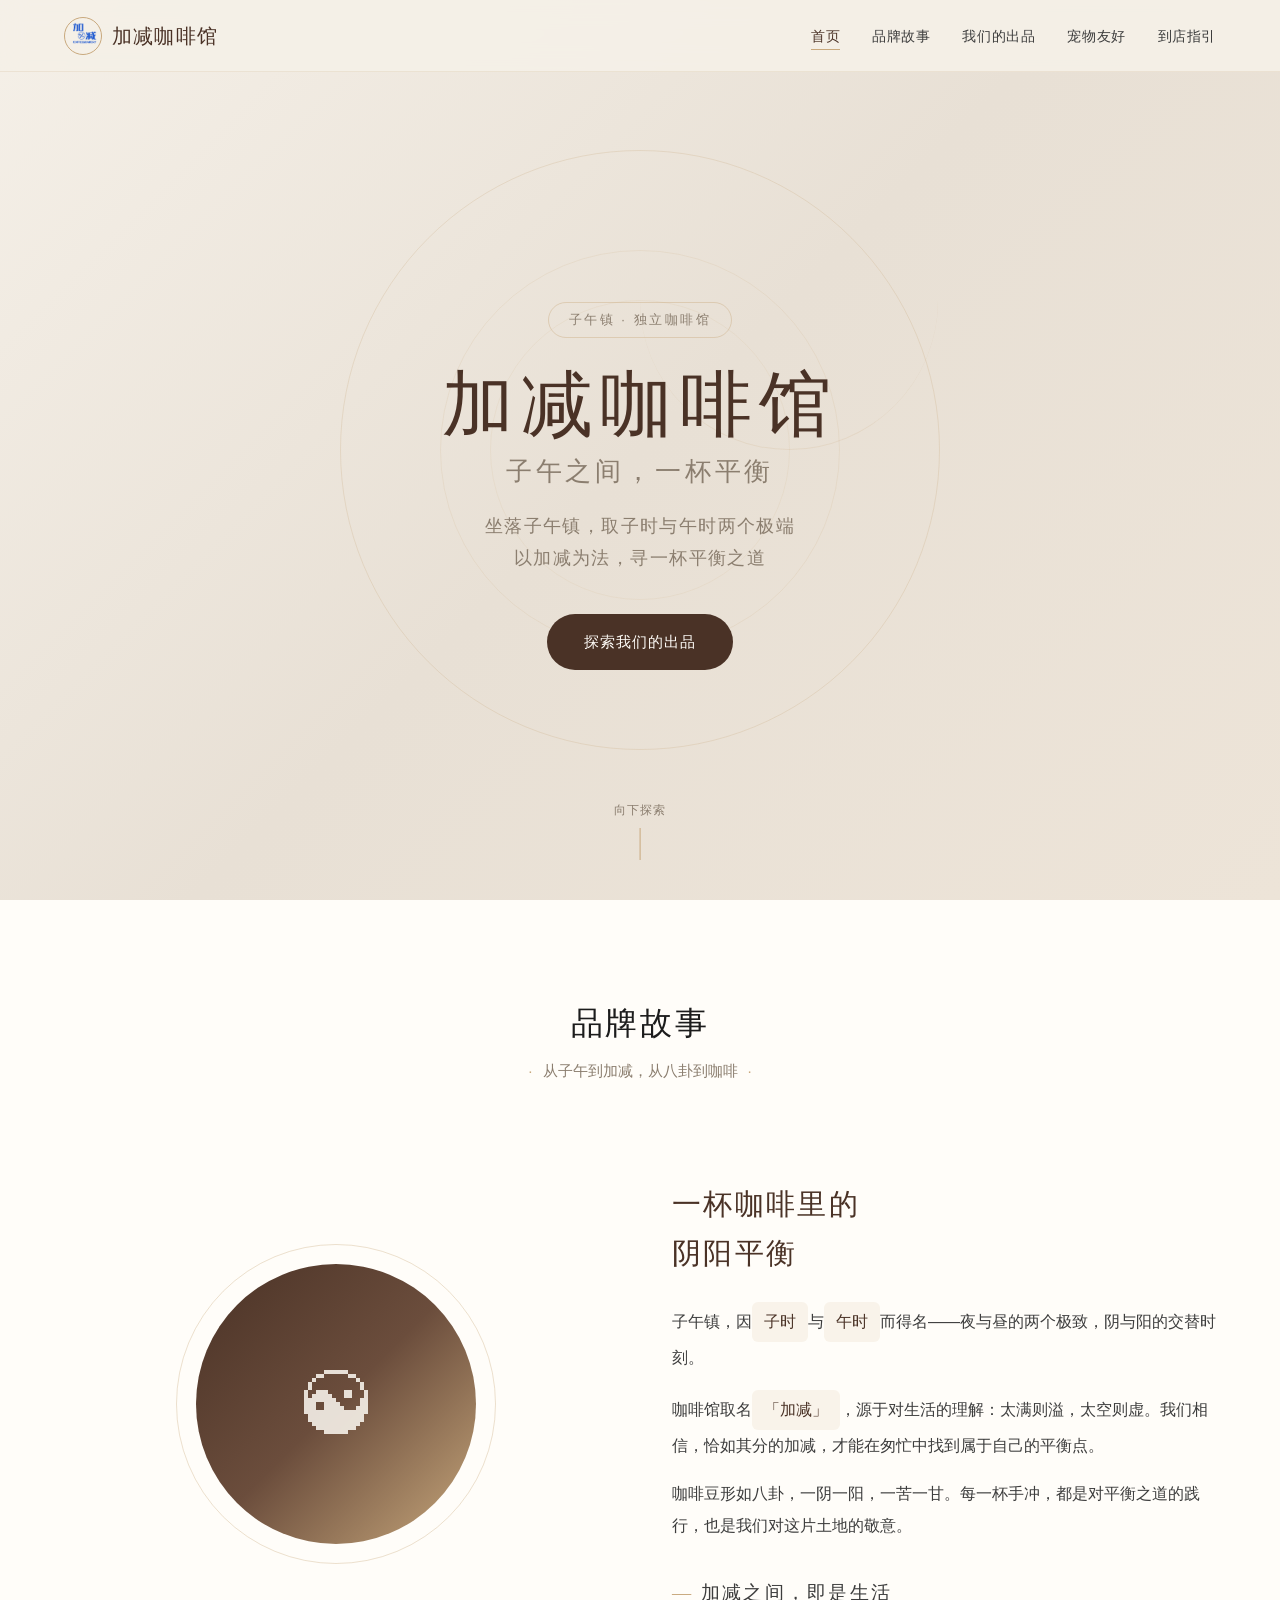
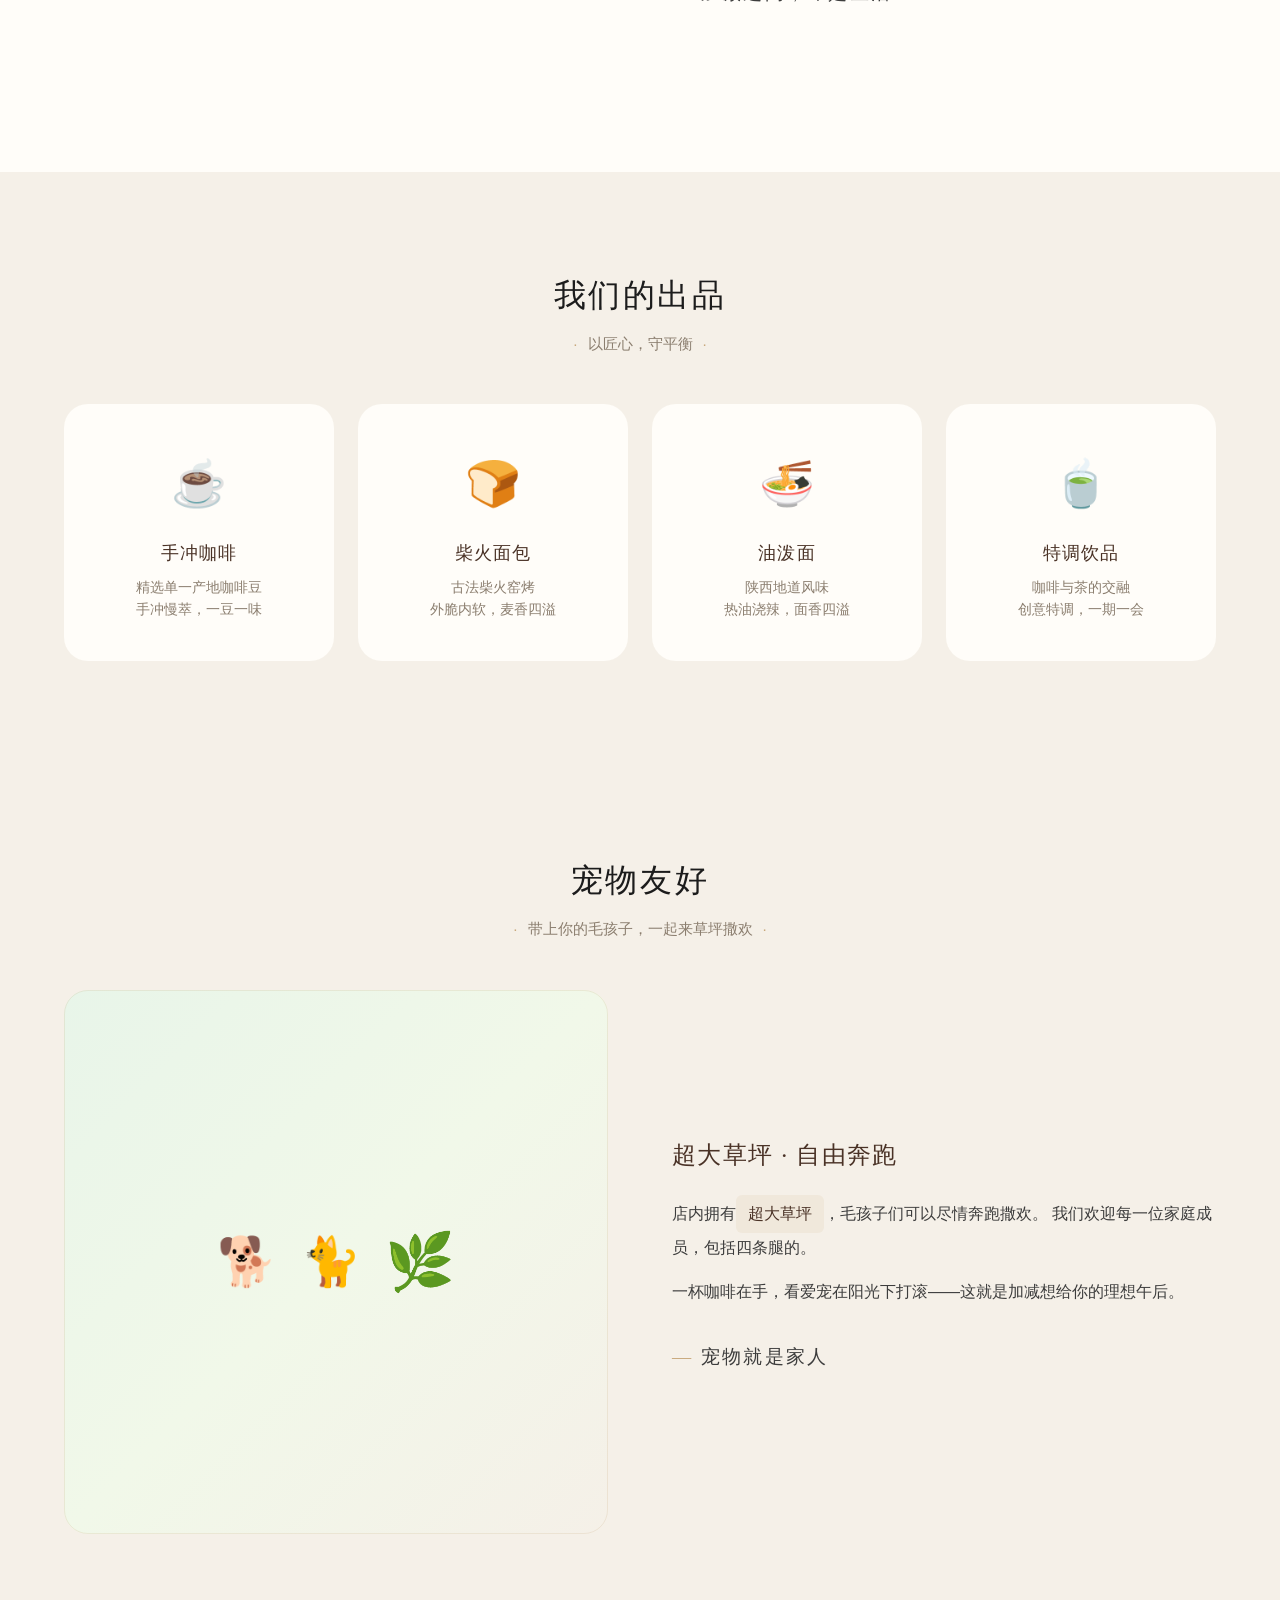
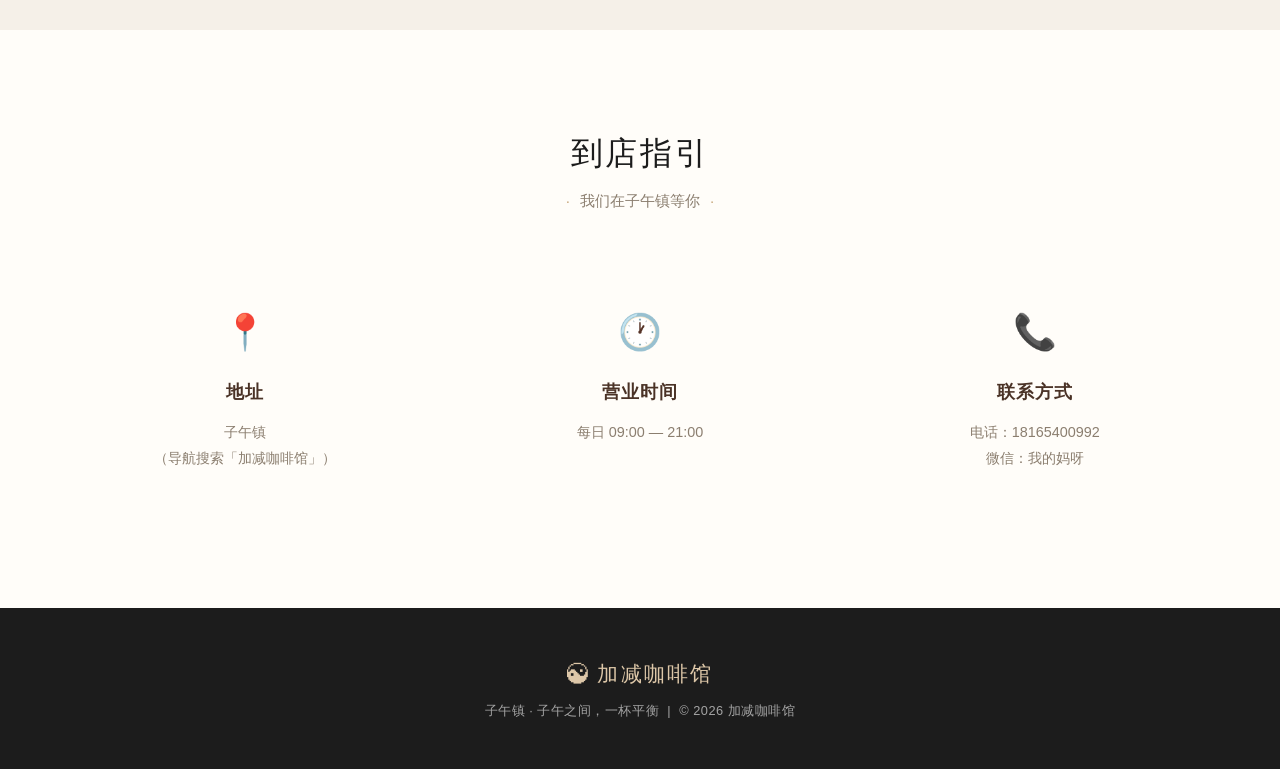
==== index.html @ db336a64 "替换为实际logo图片" ====
<!DOCTYPE html>
<html lang="zh-CN">
<head>
    <meta charset="UTF-8">
    <meta name="viewport" content="width=device-width, initial-scale=1.0">
    <title>加减咖啡馆 — 子午之间，一杯平衡</title>
    <meta name="description" content="加减咖啡馆坐落于子午镇，取子时与午时的平衡之意。手冲咖啡、柴火面包、油泼面。子午之间，一杯平衡。">
    <link rel="stylesheet" href="style.css">
</head>
<body>

    <!-- 导航栏 -->
    <nav class="navbar" id="navbar">
        <div class="container">
            <a href="index.html" class="logo">
                <img src="images/logo.png" alt="加减咖啡馆" class="logo-img">
                <span>加减咖啡馆</span>
            </a>
            <ul class="nav-menu" id="navMenu">
                <li><a href="#home" class="active">首页</a></li>
                <li><a href="#story">品牌故事</a></li>
                <li><a href="#categories">我们的出品</a></li>
                <li><a href="#pet">宠物友好</a></li>
                <li><a href="#info">到店指引</a></li>
            </ul>
            <div class="hamburger" id="hamburger">
                <span></span><span></span><span></span>
            </div>
        </div>
    </nav>

    <!-- Hero 区 -->
    <section class="hero" id="home">
        <div class="hero-bagua"></div>
        <div class="hero-content">
            <p class="hero-tag">子午镇 · 独立咖啡馆</p>
            <h1 class="hero-title">
                加减咖啡馆
                <span>子午之间，一杯平衡</span>
            </h1>
            <p class="hero-subtitle">
                坐落子午镇，取子时与午时两个极端<br>
                以加减为法，寻一杯平衡之道
            </p>
            <a href="#categories" class="hero-btn">探索我们的出品</a>
        </div>
        <div class="hero-scroll">
            <span>向下探索</span>
            <span></span>
        </div>
    </section>

    <!-- 品牌故事 -->
    <section class="story" id="story">
        <div class="container">
            <h2 class="section-title">品牌故事</h2>
            <p class="section-subtitle">从子午到加减，从八卦到咖啡</p>
            <div class="story-grid">
                <div class="story-visual reveal">
                    <div class="story-circle-outer"></div>
                    <div class="story-circle"></div>
                </div>
                <div class="story-text reveal">
                    <h2>一杯咖啡里的<br>阴阳平衡</h2>
                    <p>
                        子午镇，因<span class="story-highlight">子时</span>与<span class="story-highlight">午时</span>而得名——夜与昼的两个极致，阴与阳的交替时刻。
                    </p>
                    <p>
                        咖啡馆取名<span class="story-highlight">「加减」</span>，源于对生活的理解：太满则溢，太空则虚。我们相信，恰如其分的加减，才能在匆忙中找到属于自己的平衡点。
                    </p>
                    <p>
                        咖啡豆形如八卦，一阴一阳，一苦一甘。每一杯手冲，都是对平衡之道的践行，也是我们对这片土地的敬意。
                    </p>
                    <p class="story-signature">加减之间，即是生活</p>
                </div>
            </div>
        </div>
    </section>

    <!-- 产品分类 -->
    <section class="categories" id="categories">
        <div class="container">
            <h2 class="section-title">我们的出品</h2>
            <p class="section-subtitle">以匠心，守平衡</p>
            <div class="cat-grid">
                <div class="cat-card reveal">
                    <span class="cat-icon">☕</span>
                    <h3>手冲咖啡</h3>
                    <p>精选单一产地咖啡豆<br>手冲慢萃，一豆一味</p>
                </div>
                <div class="cat-card reveal">
                    <span class="cat-icon">🍞</span>
                    <h3>柴火面包</h3>
                    <p>古法柴火窑烤<br>外脆内软，麦香四溢</p>
                </div>
                <div class="cat-card reveal">
                    <span class="cat-icon">🍜</span>
                    <h3>油泼面</h3>
                    <p>陕西地道风味<br>热油浇辣，面香四溢</p>
                </div>
                <div class="cat-card reveal">
                    <span class="cat-icon">🍵</span>
                    <h3>特调饮品</h3>
                    <p>咖啡与茶的交融<br>创意特调，一期一会</p>
                </div>
            </div>
        </div>
    </section>

    <!-- 宠物友好 -->
    <section class="pet" id="pet">
        <div class="container">
            <h2 class="section-title">宠物友好</h2>
            <p class="section-subtitle">带上你的毛孩子，一起来草坪撒欢</p>
            <div class="pet-content reveal">
                <div class="pet-visual">
                    <span class="pet-icon">🐕</span>
                    <span class="pet-icon">🐈</span>
                    <span class="pet-icon">🌿</span>
                </div>
                <div class="pet-text">
                    <h3>超大草坪 · 自由奔跑</h3>
                    <p>
                        店内拥有<span class="story-highlight">超大草坪</span>，毛孩子们可以尽情奔跑撒欢。
                        我们欢迎每一位家庭成员，包括四条腿的。
                    </p>
                    <p>
                        一杯咖啡在手，看爱宠在阳光下打滚——这就是加减想给你的理想午后。
                    </p>
                    <p class="story-signature">宠物就是家人</p>
                </div>
            </div>
        </div>
    </section>

    <!-- 到店指引 -->
    <section class="info" id="info">
        <div class="container">
            <h2 class="section-title">到店指引</h2>
            <p class="section-subtitle">我们在子午镇等你</p>
            <div class="info-grid">
                <div class="info-card reveal">
                    <span class="icon">📍</span>
                    <h4>地址</h4>
                    <p>子午镇<br>（导航搜索「加减咖啡馆」）</p>
                </div>
                <div class="info-card reveal">
                    <span class="icon">🕐</span>
                    <h4>营业时间</h4>
                    <p>每日 09:00 — 21:00</p>
                </div>
                <div class="info-card reveal">
                    <span class="icon">📞</span>
                    <h4>联系方式</h4>
                    <p>电话：18165400992<br>微信：我的妈呀</p>
                </div>
            </div>
        </div>
    </section>

    <!-- 页脚 -->
    <footer class="footer">
        <div class="container">
            <div class="footer-brand">☯ 加减咖啡馆</div>
            <p>子午镇 · 子午之间，一杯平衡 &nbsp;|&nbsp; &copy; 2026 加减咖啡馆</p>
        </div>
    </footer>

    <script src="script.js"></script>
</body>
</html>
---- style.css ----
/* ===================================
   加减咖啡馆 — 子午之间，一杯平衡
   =================================== */

/* --- CSS Variables --- */
:root {
  --color-brown: #4A3226;
  --color-brown-light: #6B4D3C;
  --color-ink: #1C1C1C;
  --color-cream: #F5F0E8;
  --color-cream-dark: #E8E0D5;
  --color-gold: #C8A87C;
  --color-gold-light: #DDC7A8;
  --color-charcoal: #3D3D3D;
  --color-white: #FFFDF9;
  --color-muted: #8B7E6F;

  --font-display: 'Georgia', 'Noto Serif SC', 'Source Han Serif SC', 'STSong', 'SimSun', serif;
  --font-body: 'Segoe UI', 'PingFang SC', 'Microsoft YaHei', 'Hiragino Sans GB', sans-serif;

  --shadow-sm: 0 2px 8px rgba(28, 28, 28, 0.06);
  --shadow-md: 0 4px 20px rgba(28, 28, 28, 0.10);
  --shadow-lg: 0 8px 40px rgba(28, 28, 28, 0.14);

  --radius-sm: 6px;
  --radius-md: 12px;
  --radius-lg: 24px;
  --radius-full: 50%;

  --max-width: 1200px;
  --nav-height: 72px;
}

/* --- Reset --- */
*, *::before, *::after {
  margin: 0;
  padding: 0;
  box-sizing: border-box;
}

html {
  scroll-behavior: smooth;
  scroll-padding-top: var(--nav-height);
}

body {
  font-family: var(--font-body);
  color: var(--color-charcoal);
  background-color: var(--color-cream);
  line-height: 1.7;
  overflow-x: hidden;
  -webkit-font-smoothing: antialiased;
}

img { max-width: 100%; display: block; }
a { text-decoration: none; color: inherit; }
ul { list-style: none; }

.container {
  max-width: var(--max-width);
  margin: 0 auto;
  padding: 0 24px;
}

/* --- Typography --- */
h1, h2, h3, .font-display {
  font-family: var(--font-display);
  font-weight: 400;
  color: var(--color-ink);
}

.section-title {
  font-size: 2rem;
  text-align: center;
  margin-bottom: 0.5rem;
  letter-spacing: 0.08em;
}

.section-subtitle {
  text-align: center;
  color: var(--color-muted);
  font-size: 0.95rem;
  margin-bottom: 3rem;
}

.section-subtitle::before,
.section-subtitle::after {
  content: '·';
  margin: 0 10px;
  color: var(--color-gold);
}

/* --- Navigation --- */
.navbar {
  position: fixed;
  top: 0;
  left: 0;
  right: 0;
  z-index: 1000;
  height: var(--nav-height);
  background: rgba(245, 240, 232, 0.92);
  backdrop-filter: blur(12px);
  -webkit-backdrop-filter: blur(12px);
  border-bottom: 1px solid rgba(200, 168, 124, 0.2);
  transition: all 0.3s ease;
}

.navbar.scrolled {
  box-shadow: var(--shadow-sm);
}

.navbar .container {
  display: flex;
  align-items: center;
  justify-content: space-between;
  height: 100%;
}

.logo {
  display: flex;
  align-items: center;
  gap: 10px;
  font-family: var(--font-display);
  font-size: 1.25rem;
  color: var(--color-brown);
  letter-spacing: 0.06em;
}

.logo-img {
  width: 38px;
  height: 38px;
  border-radius: 50%;
  object-fit: cover;
  border: 1.5px solid var(--color-gold);
}

.nav-menu {
  display: flex;
  gap: 32px;
  align-items: center;
}

.nav-menu a {
  font-size: 0.9rem;
  color: var(--color-charcoal);
  letter-spacing: 0.04em;
  position: relative;
  padding: 4px 0;
  transition: color 0.3s;
}

.nav-menu a::after {
  content: '';
  position: absolute;
  bottom: -2px;
  left: 0;
  width: 0;
  height: 1px;
  background: var(--color-gold);
  transition: width 0.3s ease;
}

.nav-menu a:hover,
.nav-menu a.active {
  color: var(--color-brown);
}

.nav-menu a:hover::after,
.nav-menu a.active::after {
  width: 100%;
}

/* hamburger */
.hamburger {
  display: none;
  flex-direction: column;
  gap: 5px;
  cursor: pointer;
  padding: 8px;
}

.hamburger span {
  display: block;
  width: 24px;
  height: 1.5px;
  background: var(--color-brown);
  transition: all 0.3s ease;
}

.hamburger.active span:nth-child(1) {
  transform: rotate(45deg) translate(5px, 5px);
}

.hamburger.active span:nth-child(2) {
  opacity: 0;
}

.hamburger.active span:nth-child(3) {
  transform: rotate(-45deg) translate(4px, -4px);
}

/* --- Hero Section --- */
.hero {
  min-height: 100vh;
  display: flex;
  align-items: center;
  justify-content: center;
  position: relative;
  background: linear-gradient(135deg, var(--color-cream) 0%, var(--color-cream-dark) 50%, #EDE4D8 100%);
  overflow: hidden;
  padding-top: var(--nav-height);
}

.hero::before {
  content: '';
  position: absolute;
  width: 600px;
  height: 600px;
  border-radius: 50%;
  border: 1px solid rgba(200, 168, 124, 0.25);
  top: 50%;
  left: 50%;
  transform: translate(-50%, -50%);
  animation: heroPulse 8s ease-in-out infinite;
}

.hero::after {
  content: '';
  position: absolute;
  width: 400px;
  height: 400px;
  border-radius: 50%;
  border: 1px solid rgba(200, 168, 124, 0.15);
  top: 50%;
  left: 50%;
  transform: translate(-50%, -50%);
  animation: heroPulse 8s ease-in-out 2s infinite;
}

/* bagua divider line */
.hero-bagua {
  position: absolute;
  width: 300px;
  height: 300px;
  border-radius: 50%;
  border: 0.5px solid rgba(200, 168, 124, 0.12);
  top: 50%;
  left: 50%;
  transform: translate(-50%, -50%);
}

.hero-bagua::before {
  content: '';
  position: absolute;
  top: 0;
  left: 50%;
  width: 100%;
  height: 50%;
  background: transparent;
  border-bottom: 0.5px solid rgba(200, 168, 124, 0.18);
  border-radius: 0 0 150px 150px;
  transform-origin: center top;
  animation: baguaSway 6s ease-in-out infinite;
}

@keyframes heroPulse {
  0%, 100% { transform: translate(-50%, -50%) scale(1); opacity: 0.6; }
  50% { transform: translate(-50%, -50%) scale(1.08); opacity: 1; }
}

@keyframes baguaSway {
  0%, 100% { transform: rotate(0deg); }
  25% { transform: rotate(3deg); }
  75% { transform: rotate(-3deg); }
}

.hero-content {
  text-align: center;
  position: relative;
  z-index: 2;
  padding: 0 24px;
}

.hero-tag {
  display: inline-block;
  font-size: 0.8rem;
  letter-spacing: 0.2em;
  color: var(--color-muted);
  text-transform: uppercase;
  margin-bottom: 1.5rem;
  padding: 6px 20px;
  border: 1px solid rgba(200, 168, 124, 0.4);
  border-radius: 100px;
}

.hero-title {
  font-size: clamp(2.5rem, 7vw, 4.5rem);
  line-height: 1.2;
  color: var(--color-brown);
  margin-bottom: 1.5rem;
  letter-spacing: 0.1em;
}

.hero-title span {
  display: block;
  font-size: clamp(1.2rem, 3vw, 1.6rem);
  color: var(--color-muted);
  font-family: var(--font-body);
  font-weight: 300;
  letter-spacing: 0.15em;
  margin-top: 0.5rem;
}

.hero-subtitle {
  font-size: 1.1rem;
  color: var(--color-muted);
  margin-bottom: 2.5rem;
  letter-spacing: 0.08em;
  line-height: 1.8;
}

.hero-btn {
  display: inline-block;
  padding: 14px 36px;
  background: var(--color-brown);
  color: var(--color-white);
  border-radius: 100px;
  font-size: 0.95rem;
  letter-spacing: 0.06em;
  transition: all 0.4s ease;
  border: 1px solid transparent;
}

.hero-btn:hover {
  background: transparent;
  color: var(--color-brown);
  border-color: var(--color-brown);
}

.hero-scroll {
  position: absolute;
  bottom: 40px;
  left: 50%;
  transform: translateX(-50%);
  display: flex;
  flex-direction: column;
  align-items: center;
  gap: 8px;
  color: var(--color-muted);
  font-size: 0.75rem;
  letter-spacing: 0.1em;
  animation: scrollBounce 2s ease-in-out infinite;
}

.hero-scroll span:last-child {
  width: 1px;
  height: 32px;
  background: var(--color-gold);
}

@keyframes scrollBounce {
  0%, 100% { transform: translateX(-50%) translateY(0); }
  50% { transform: translateX(-50%) translateY(8px); }
}

/* --- Story Section --- */
.story {
  padding: 6rem 0;
  background: var(--color-white);
}

.story-grid {
  display: grid;
  grid-template-columns: 1fr 1fr;
  gap: 4rem;
  align-items: center;
}

.story-visual {
  position: relative;
  aspect-ratio: 1;
  display: flex;
  align-items: center;
  justify-content: center;
}

.story-circle {
  width: 280px;
  height: 280px;
  border-radius: 50%;
  position: relative;
  background: linear-gradient(135deg, var(--color-brown) 0%, var(--color-brown-light) 50%, var(--color-gold) 100%);
  display: flex;
  align-items: center;
  justify-content: center;
}

.story-circle::before {
  content: '☯';
  font-size: 4rem;
  color: var(--color-cream);
  opacity: 0.9;
}

.story-circle-outer {
  position: absolute;
  width: 320px;
  height: 320px;
  border-radius: 50%;
  border: 1px solid rgba(200, 168, 124, 0.35);
  animation: heroPulse 8s ease-in-out infinite;
}

.story-text h2 {
  font-size: 1.8rem;
  letter-spacing: 0.08em;
  margin-bottom: 1.5rem;
  color: var(--color-brown);
}

.story-text p {
  margin-bottom: 1rem;
  line-height: 2;
  color: var(--color-charcoal);
}

.story-highlight {
  display: inline-block;
  padding: 4px 12px;
  background: rgba(200, 168, 124, 0.12);
  border-radius: var(--radius-sm);
  color: var(--color-brown);
}

.story-signature {
  margin-top: 2rem;
  font-family: var(--font-display);
  font-size: 1.2rem;
  color: var(--color-brown);
  letter-spacing: 0.12em;
}

.story-signature::before {
  content: '— ';
  color: var(--color-gold);
}

/* --- Categories Section --- */
.categories {
  padding: 6rem 0;
  background: var(--color-cream);
}

.cat-grid {
  display: grid;
  grid-template-columns: repeat(4, 1fr);
  gap: 1.5rem;
}

.cat-card {
  background: var(--color-white);
  border-radius: var(--radius-lg);
  padding: 2.5rem 1.5rem;
  text-align: center;
  transition: all 0.4s ease;
  border: 1px solid transparent;
  cursor: default;
}

.cat-card:hover {
  transform: translateY(-6px);
  box-shadow: var(--shadow-md);
  border-color: rgba(200, 168, 124, 0.3);
}

.cat-icon {
  font-size: 2.8rem;
  margin-bottom: 1rem;
  display: block;
}

.cat-card h3 {
  font-size: 1.15rem;
  letter-spacing: 0.06em;
  margin-bottom: 0.5rem;
  color: var(--color-brown);
}

.cat-card p {
  font-size: 0.85rem;
  color: var(--color-muted);
  line-height: 1.6;
}

/* --- Pet Section --- */
.pet {
  padding: 6rem 0;
  background: var(--color-cream);
}

.pet-content {
  display: grid;
  grid-template-columns: 1fr 1fr;
  gap: 4rem;
  align-items: center;
}

.pet-visual {
  display: flex;
  align-items: center;
  justify-content: center;
  gap: 1.5rem;
  background: linear-gradient(135deg, #E8F5E9 0%, #F1F8E9 50%, #F5F0E8 100%);
  border-radius: var(--radius-lg);
  padding: 3rem;
  aspect-ratio: 1;
  position: relative;
}

.pet-visual::before {
  content: '';
  position: absolute;
  inset: 0;
  border-radius: var(--radius-lg);
  border: 1px solid rgba(200, 168, 124, 0.2);
}

.pet-icon {
  font-size: 3rem;
  animation: petBounce 2s ease-in-out infinite;
  position: relative;
  z-index: 1;
}

.pet-icon:nth-child(2) { animation-delay: 0.3s; }
.pet-icon:nth-child(3) { animation-delay: 0.6s; font-size: 3.5rem; }

@keyframes petBounce {
  0%, 100% { transform: translateY(0); }
  50% { transform: translateY(-12px); }
}

.pet-text h3 {
  font-family: var(--font-display);
  font-size: 1.5rem;
  color: var(--color-brown);
  letter-spacing: 0.06em;
  margin-bottom: 1.2rem;
}

.pet-text p {
  margin-bottom: 0.8rem;
  line-height: 1.9;
  color: var(--color-charcoal);
}

/* --- Info Section --- */
.info {
  padding: 6rem 0;
  background: var(--color-white);
}

.info-grid {
  display: grid;
  grid-template-columns: repeat(3, 1fr);
  gap: 2rem;
}

.info-card {
  text-align: center;
  padding: 2.5rem 1.5rem;
}

.info-card .icon {
  font-size: 2.2rem;
  margin-bottom: 1rem;
  display: block;
}

.info-card h4 {
  font-family: var(--font-display);
  font-size: 1.1rem;
  color: var(--color-brown);
  letter-spacing: 0.06em;
  margin-bottom: 0.8rem;
}

.info-card p {
  font-size: 0.9rem;
  color: var(--color-muted);
  line-height: 1.8;
}

/* --- Footer --- */
.footer {
  background: var(--color-ink);
  color: rgba(255, 255, 255, 0.6);
  padding: 3rem 0;
  text-align: center;
}

.footer-brand {
  font-family: var(--font-display);
  font-size: 1.3rem;
  color: var(--color-gold-light);
  letter-spacing: 0.1em;
  margin-bottom: 0.5rem;
}

.footer p {
  font-size: 0.8rem;
  letter-spacing: 0.04em;
}

/* ===================================
   Menu Page
   =================================== */
.menu-page {
  padding: calc(var(--nav-height) + 4rem) 0 4rem;
  min-height: 100vh;
}

.menu-header {
  text-align: center;
  margin-bottom: 3rem;
}

.menu-header h1 {
  font-size: 2.2rem;
  color: var(--color-brown);
  letter-spacing: 0.1em;
  margin-bottom: 0.5rem;
}

/* Tab navigation */
.menu-tabs {
  display: flex;
  justify-content: center;
  gap: 0.5rem;
  flex-wrap: wrap;
  margin-bottom: 3rem;
}

.menu-tab {
  padding: 10px 24px;
  border: 1px solid rgba(200, 168, 124, 0.3);
  border-radius: 100px;
  background: transparent;
  color: var(--color-charcoal);
  font-family: var(--font-body);
  font-size: 0.9rem;
  cursor: pointer;
  letter-spacing: 0.04em;
  transition: all 0.3s ease;
}

.menu-tab:hover {
  border-color: var(--color-gold);
  color: var(--color-brown);
}

.menu-tab.active {
  background: var(--color-brown);
  color: var(--color-white);
  border-color: var(--color-brown);
}

/* Menu items */
.menu-section {
  display: none;
  max-width: 700px;
  margin: 0 auto;
}

.menu-section.active {
  display: block;
  animation: fadeSlideIn 0.5s ease;
}

@keyframes fadeSlideIn {
  from { opacity: 0; transform: translateY(12px); }
  to { opacity: 1; transform: translateY(0); }
}

.menu-item {
  display: flex;
  justify-content: space-between;
  align-items: baseline;
  padding: 1.2rem 0;
  border-bottom: 1px dashed rgba(200, 168, 124, 0.25);
  gap: 1rem;
}

.menu-item:last-child {
  border-bottom: none;
}

.menu-item-name {
  font-family: var(--font-display);
  font-size: 1.05rem;
  color: var(--color-ink);
  letter-spacing: 0.04em;
  flex-shrink: 0;
}

.menu-item-desc {
  font-size: 0.8rem;
  color: var(--color-muted);
  flex: 1;
  text-align: right;
}

.menu-item-price {
  font-family: var(--font-display);
  font-size: 1rem;
  color: var(--color-brown);
  min-width: 60px;
  text-align: right;
}

.menu-note {
  text-align: center;
  color: var(--color-muted);
  font-size: 0.85rem;
  margin-top: 3rem;
  letter-spacing: 0.04em;
}

/* ===================================
   Scroll Reveal
   =================================== */
.reveal {
  opacity: 0;
  transform: translateY(30px);
  transition: opacity 0.8s ease, transform 0.8s ease;
}

.reveal.visible {
  opacity: 1;
  transform: translateY(0);
}

/* ===================================
   Responsive
   =================================== */

/* --- Tablet (≤900px) --- */
@media (max-width: 900px) {
  .section-title {
    font-size: 1.6rem;
  }

  /* Hero */
  .hero::before {
    width: 360px;
    height: 360px;
  }
  .hero::after {
    width: 260px;
    height: 260px;
  }
  .hero-bagua {
    width: 200px;
    height: 200px;
  }
  .hero-bagua::before {
    border-radius: 0 0 100px 100px;
  }
  .hero-content {
    padding: 0 20px;
  }
  .hero-title {
    font-size: clamp(2rem, 6vw, 3rem);
  }
  .hero-title span {
    font-size: clamp(1rem, 2.5vw, 1.2rem);
  }
  .hero-subtitle {
    font-size: 0.95rem;
  }
  .hero-scroll {
    bottom: 24px;
  }

  /* Story */
  .story {
    padding: 4rem 0;
  }
  .story-grid {
    grid-template-columns: 1fr;
    gap: 2.5rem;
  }
  .story-visual {
    order: -1;
  }
  .story-circle {
    width: 180px;
    height: 180px;
  }
  .story-circle::before {
    font-size: 2.8rem;
  }
  .story-circle-outer {
    width: 220px;
    height: 220px;
  }
  .story-text h2 {
    font-size: 1.5rem;
  }

  /* Categories */
  .categories {
    padding: 4rem 0;
  }
  .cat-grid {
    grid-template-columns: repeat(2, 1fr);
    gap: 1rem;
  }
  .cat-card {
    padding: 2rem 1rem;
  }
  .cat-icon {
    font-size: 2.2rem;
  }
  .cat-card h3 {
    font-size: 1rem;
  }

  /* Pet */
  .pet {
    padding: 4rem 0;
  }
  .pet-content {
    grid-template-columns: 1fr;
    gap: 2rem;
  }
  .pet-visual {
    aspect-ratio: auto;
    padding: 2rem;
  }
  .pet-icon {
    font-size: 2.4rem;
  }
  .pet-text h3 {
    font-size: 1.3rem;
  }

  /* Info */
  .info {
    padding: 4rem 0;
  }
  .info-grid {
    grid-template-columns: 1fr;
    gap: 0.5rem;
  }

  /* Menu page */
  .menu-page {
    padding: calc(var(--nav-height) + 3rem) 0 3rem;
  }
  .menu-header h1 {
    font-size: 1.8rem;
  }
}

/* --- Mobile (≤640px) --- */
@media (max-width: 640px) {
  :root {
    --nav-height: 60px;
  }

  .container {
    padding: 0 16px;
  }

  .section-title {
    font-size: 1.4rem;
    letter-spacing: 0.06em;
  }
  .section-subtitle {
    font-size: 0.85rem;
    margin-bottom: 2rem;
  }
  .section-subtitle::before,
  .section-subtitle::after {
    margin: 0 6px;
  }

  /* Nav */
  .logo {
    font-size: 1rem;
  }
  .logo-icon {
    width: 32px;
    height: 32px;
    font-size: 1rem;
  }
  .hamburger {
    display: flex;
  }
  .nav-menu {
    position: fixed;
    top: var(--nav-height);
    left: 0;
    right: 0;
    background: rgba(245, 240, 232, 0.98);
    backdrop-filter: blur(12px);
    flex-direction: column;
    padding: 1.5rem;
    gap: 1.2rem;
    transform: translateY(-120%);
    opacity: 0;
    transition: all 0.4s ease;
    border-bottom: 1px solid rgba(200, 168, 124, 0.2);
  }
  .nav-menu.active {
    transform: translateY(0);
    opacity: 1;
  }
  .nav-menu a {
    font-size: 1rem;
  }

  /* Hero */
  .hero {
    min-height: 100vh;
    min-height: 100dvh;
  }
  .hero::before {
    width: 260px;
    height: 260px;
  }
  .hero::after {
    width: 180px;
    height: 180px;
  }
  .hero-bagua {
    width: 140px;
    height: 140px;
  }
  .hero-bagua::before {
    border-radius: 0 0 70px 70px;
  }
  .hero-tag {
    font-size: 0.72rem;
    padding: 5px 16px;
    letter-spacing: 0.14em;
  }
  .hero-title {
    font-size: 2rem;
    letter-spacing: 0.06em;
  }
  .hero-title span {
    font-size: 0.95rem;
    letter-spacing: 0.08em;
  }
  .hero-subtitle {
    font-size: 0.85rem;
    line-height: 1.7;
  }
  .hero-btn {
    padding: 12px 28px;
    font-size: 0.85rem;
  }
  .hero-scroll {
    bottom: 16px;
    font-size: 0.7rem;
  }
  .hero-scroll span:last-child {
    height: 24px;
  }

  /* Story */
  .story {
    padding: 3rem 0;
  }
  .story-circle {
    width: 150px;
    height: 150px;
  }
  .story-circle::before {
    font-size: 2.2rem;
  }
  .story-circle-outer {
    width: 180px;
    height: 180px;
  }
  .story-text h2 {
    font-size: 1.3rem;
  }
  .story-text p {
    font-size: 0.9rem;
    line-height: 1.8;
  }
  .story-signature {
    font-size: 1rem;
  }

  /* Categories */
  .categories {
    padding: 3rem 0;
  }
  .cat-grid {
    grid-template-columns: 1fr;
    gap: 0.75rem;
  }
  .cat-card {
    padding: 1.5rem;
  }
  .cat-icon {
    font-size: 2rem;
  }

  /* Info */
  .info {
    padding: 3rem 0;
  }
  .info-card {
    padding: 1.5rem 1rem;
  }
  .info-card .icon {
    font-size: 1.8rem;
  }
  .info-card h4 {
    font-size: 1rem;
  }
  .info-card p {
    font-size: 0.85rem;
  }

  /* Pet */
  .pet {
    padding: 3rem 0;
  }
  .pet-content {
    gap: 1.5rem;
  }
  .pet-visual {
    padding: 1.5rem;
    gap: 0.8rem;
  }
  .pet-icon {
    font-size: 1.8rem;
  }
  .pet-icon:nth-child(3) { font-size: 2.2rem; }
  .pet-text h3 {
    font-size: 1.15rem;
  }

  /* Menu page */
  .menu-page {
    padding: calc(var(--nav-height) + 2rem) 0 2rem;
  }
  .menu-header {
    margin-bottom: 2rem;
  }
  .menu-header h1 {
    font-size: 1.5rem;
  }
  .menu-tabs {
    gap: 0.35rem;
    margin-bottom: 2rem;
  }
  .menu-tab {
    padding: 7px 14px;
    font-size: 0.78rem;
  }

  /* Menu items — stack on mobile */
  .menu-item {
    flex-wrap: wrap;
    padding: 1rem 0;
    gap: 0.3rem;
  }
  .menu-item-name {
    width: 100%;
    font-size: 0.95rem;
  }
  .menu-item-desc {
    flex: 1;
    text-align: left;
    font-size: 0.75rem;
  }
  .menu-item-price {
    font-size: 0.9rem;
    min-width: auto;
  }

  /* Footer */
  .footer {
    padding: 2rem 0;
  }
  .footer-brand {
    font-size: 1.1rem;
  }
  .footer p {
    font-size: 0.7rem;
    line-height: 1.8;
  }
}

/* --- Small phone (≤380px) --- */
@media (max-width: 380px) {
  .hero::before {
    width: 200px;
    height: 200px;
  }
  .hero::after {
    width: 140px;
    height: 140px;
  }
  .hero-bagua {
    width: 100px;
    height: 100px;
  }
  .hero-title {
    font-size: 1.7rem;
  }
  .hero-title span {
    font-size: 0.85rem;
  }
  .menu-tabs {
    flex-direction: column;
    align-items: center;
  }
  .menu-tab {
    width: 100%;
    max-width: 220px;
    text-align: center;
  }
  .cat-card {
    padding: 1.2rem 1rem;
  }
}
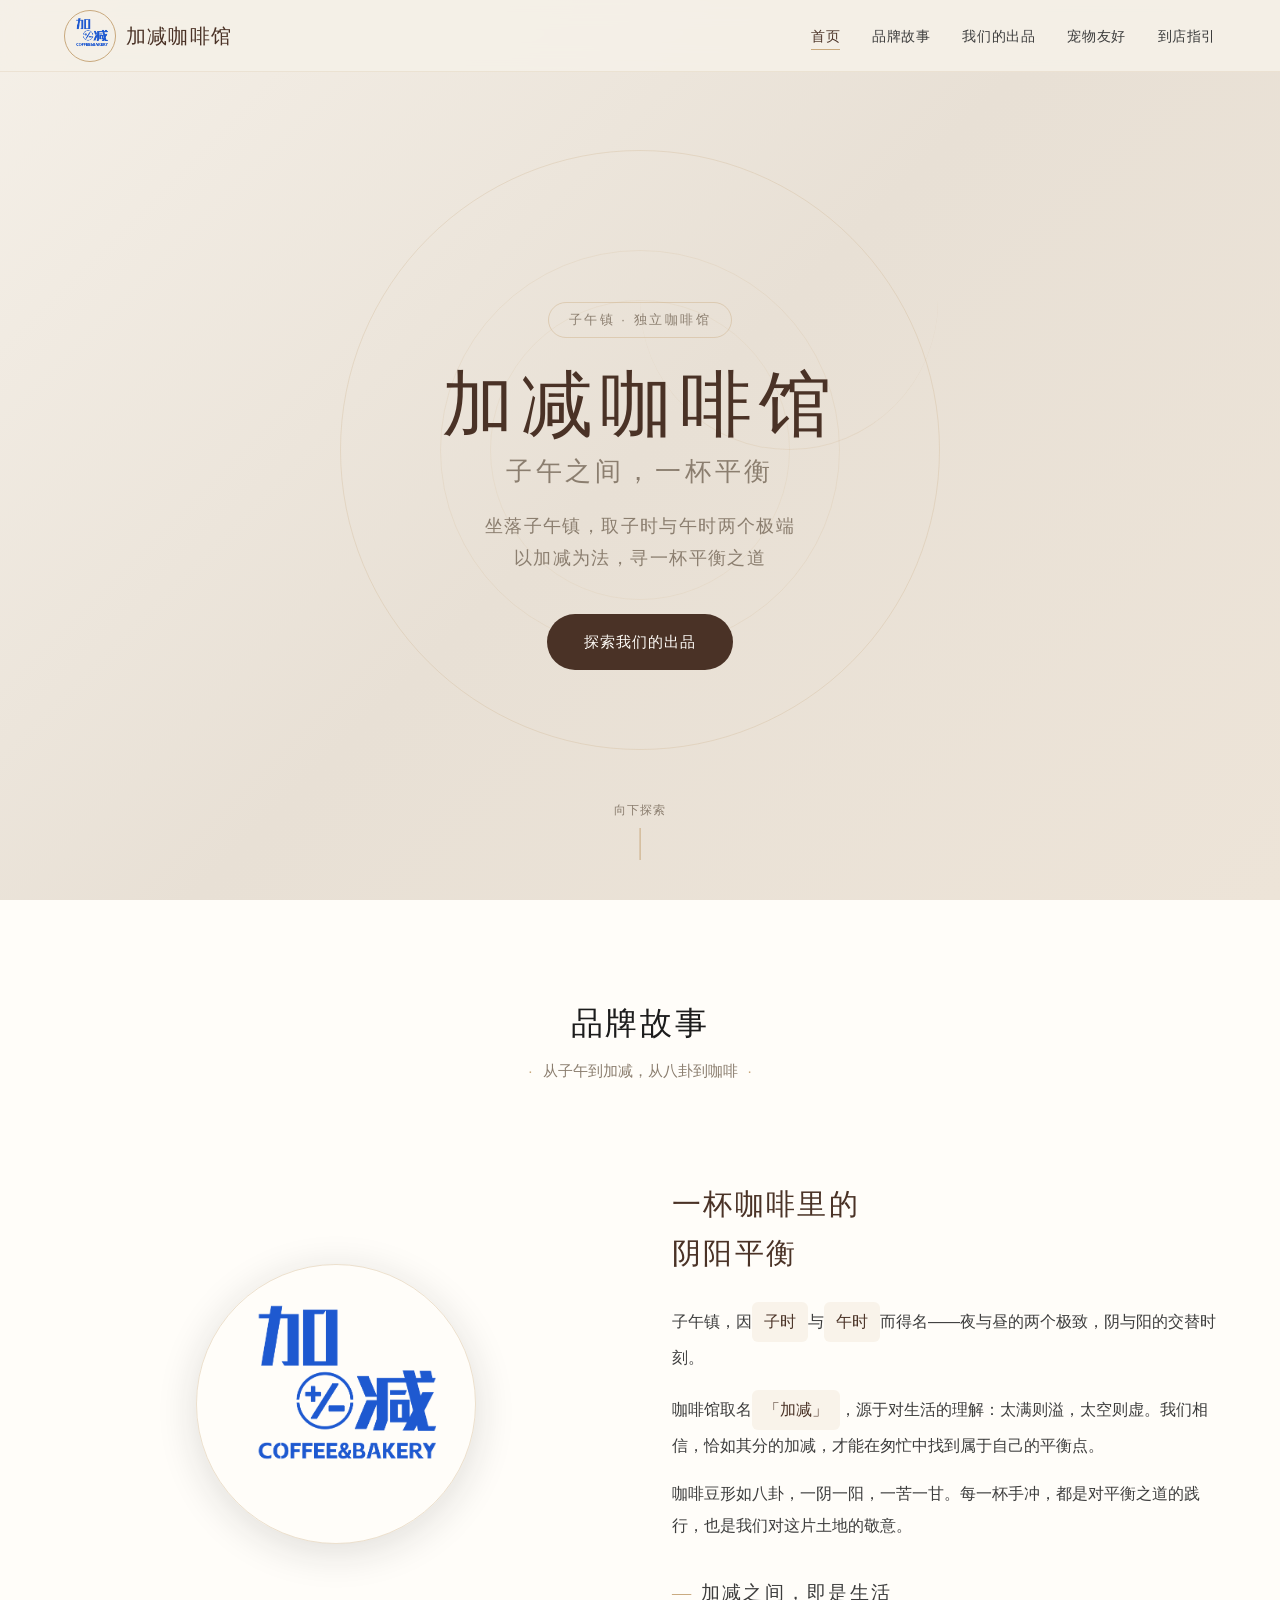
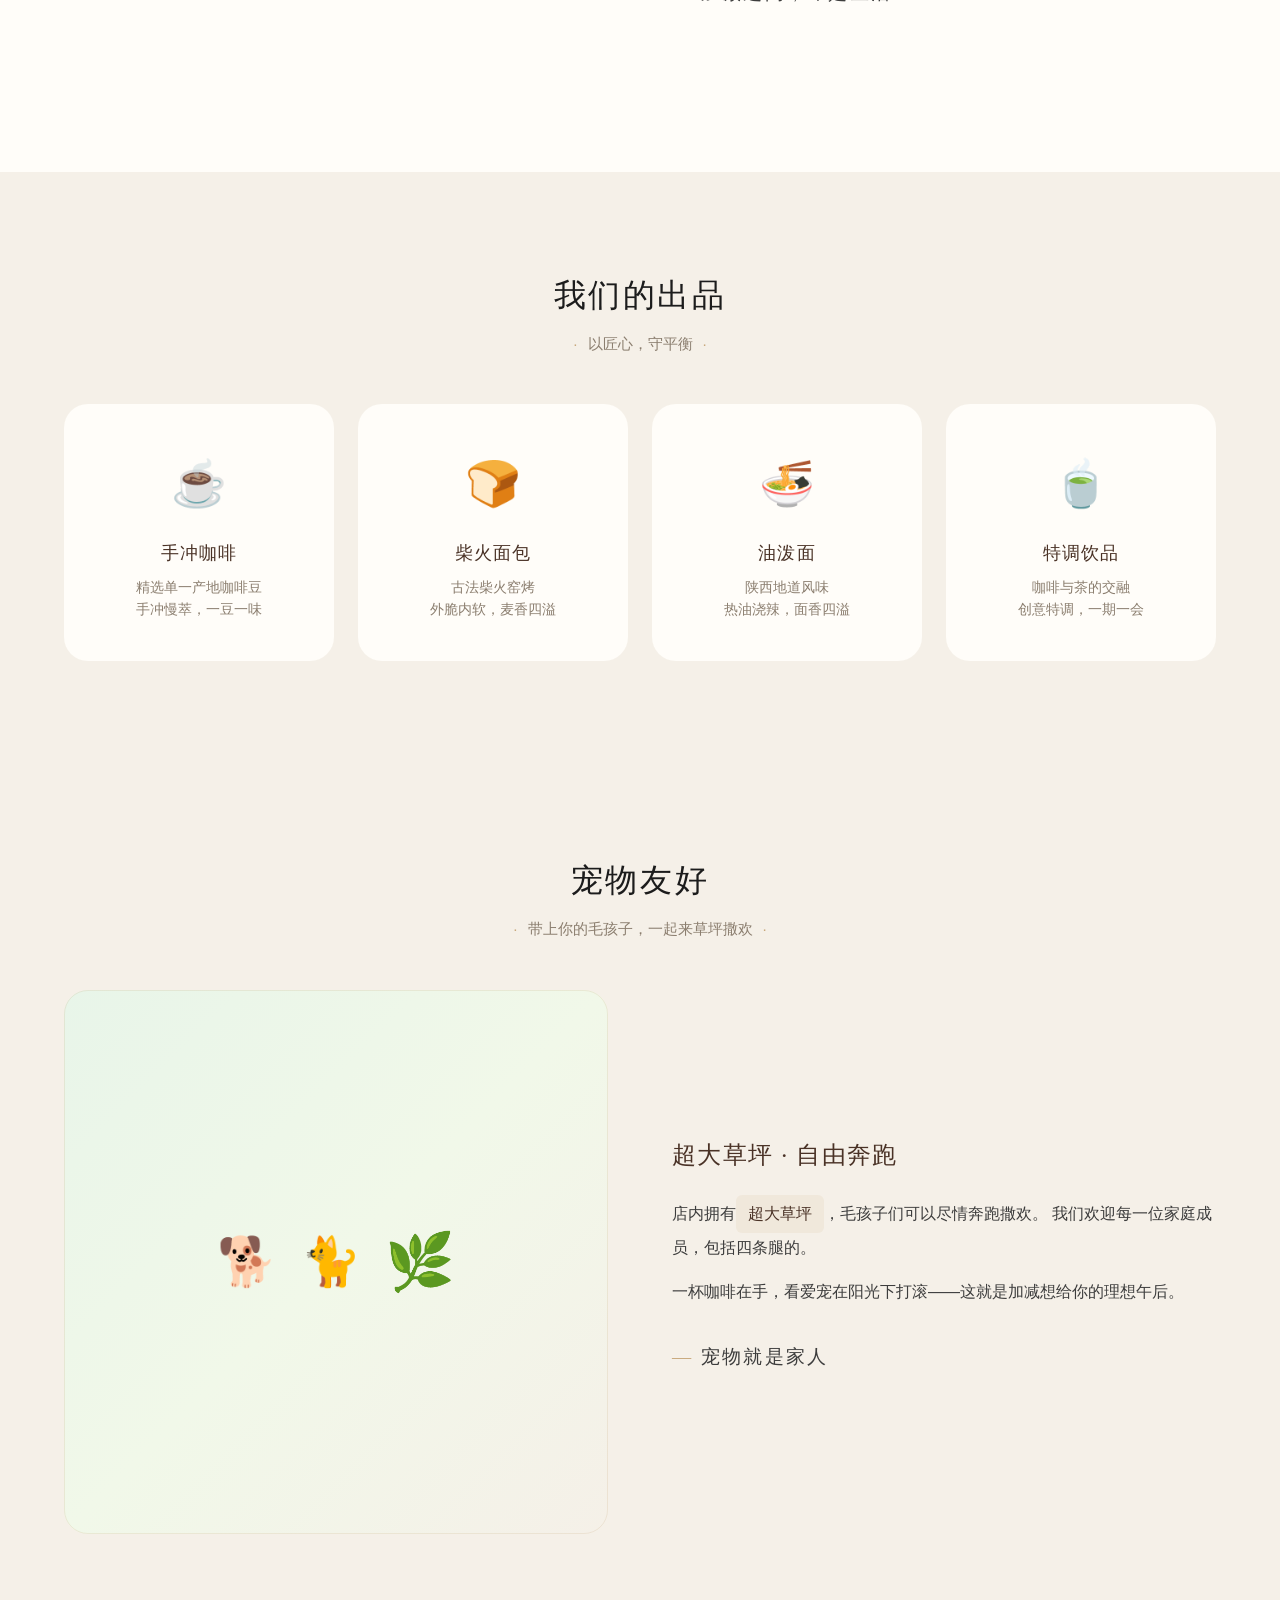
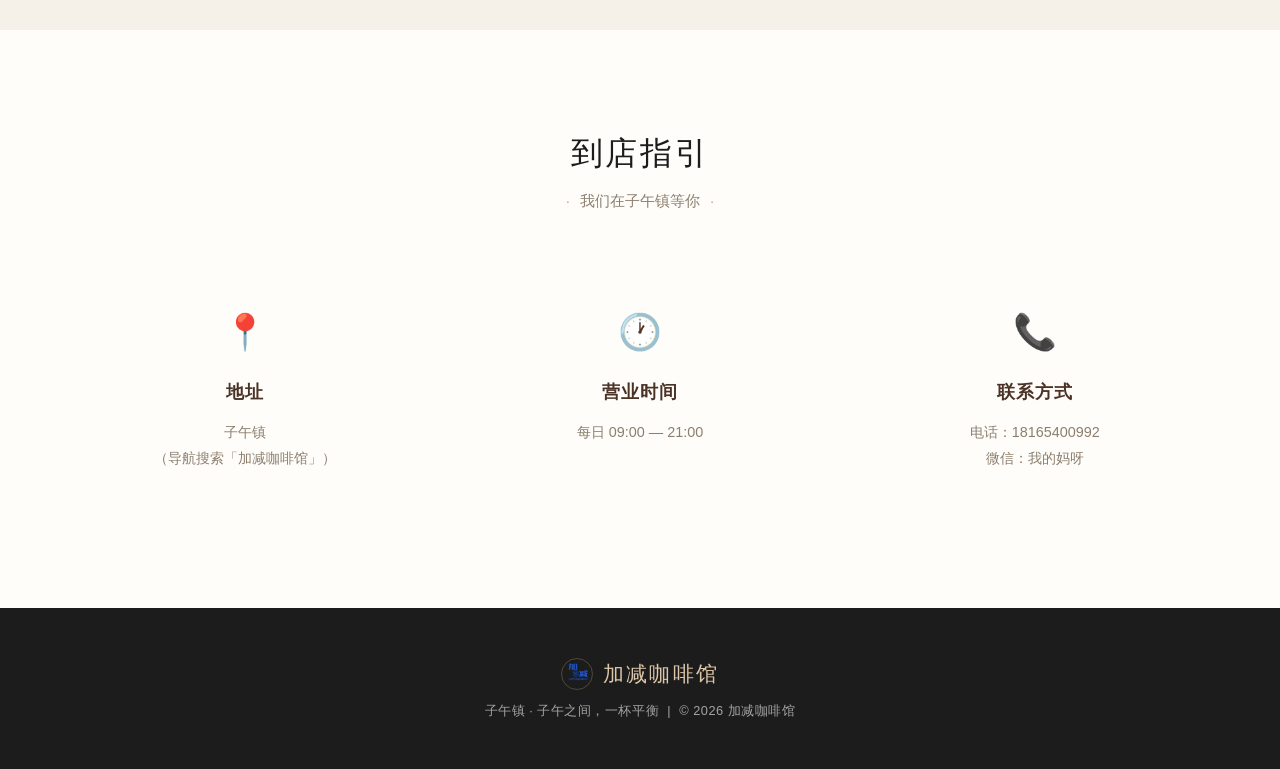
==== commit c96351bc: "调大logo、品牌故事和尾标换成logo图" ====
--- a/index.html
+++ b/index.html
@@ -57,8 +57,7 @@
             <p class="section-subtitle">从子午到加减，从八卦到咖啡</p>
             <div class="story-grid">
                 <div class="story-visual reveal">
-                    <div class="story-circle-outer"></div>
-                    <div class="story-circle"></div>
+                    <img src="images/logo.png" alt="加减咖啡馆" class="story-logo">
                 </div>
                 <div class="story-text reveal">
                     <h2>一杯咖啡里的<br>阴阳平衡</h2>
@@ -161,7 +160,7 @@
     <!-- 页脚 -->
     <footer class="footer">
         <div class="container">
-            <div class="footer-brand">☯ 加减咖啡馆</div>
+            <div class="footer-brand"><img src="images/logo.png" alt="加减咖啡馆" class="footer-logo"> 加减咖啡馆</div>
             <p>子午镇 · 子午之间，一杯平衡 &nbsp;|&nbsp; &copy; 2026 加减咖啡馆</p>
         </div>
     </footer>
--- a/style.css
+++ b/style.css
@@ -127,8 +127,8 @@
 }
 
 .logo-img {
-  width: 38px;
-  height: 38px;
+  width: 52px;
+  height: 52px;
   border-radius: 50%;
   object-fit: cover;
   border: 1.5px solid var(--color-gold);
@@ -384,31 +384,13 @@
   justify-content: center;
 }
 
-.story-circle {
+.story-logo {
   width: 280px;
   height: 280px;
   border-radius: 50%;
-  position: relative;
-  background: linear-gradient(135deg, var(--color-brown) 0%, var(--color-brown-light) 50%, var(--color-gold) 100%);
-  display: flex;
-  align-items: center;
-  justify-content: center;
-}
-
-.story-circle::before {
-  content: '☯';
-  font-size: 4rem;
-  color: var(--color-cream);
-  opacity: 0.9;
-}
-
-.story-circle-outer {
-  position: absolute;
-  width: 320px;
-  height: 320px;
-  border-radius: 50%;
+  object-fit: cover;
   border: 1px solid rgba(200, 168, 124, 0.35);
-  animation: heroPulse 8s ease-in-out infinite;
+  box-shadow: var(--shadow-lg);
 }
 
 .story-text h2 {
@@ -605,6 +587,18 @@
   color: var(--color-gold-light);
   letter-spacing: 0.1em;
   margin-bottom: 0.5rem;
+  display: flex;
+  align-items: center;
+  justify-content: center;
+  gap: 10px;
+}
+
+.footer-logo {
+  width: 32px;
+  height: 32px;
+  border-radius: 50%;
+  object-fit: cover;
+  border: 1px solid rgba(200, 168, 124, 0.3);
 }
 
 .footer p {
@@ -793,16 +787,9 @@
   .story-visual {
     order: -1;
   }
-  .story-circle {
-    width: 180px;
-    height: 180px;
-  }
-  .story-circle::before {
-    font-size: 2.8rem;
-  }
-  .story-circle-outer {
-    width: 220px;
-    height: 220px;
+  .story-logo {
+    width: 200px;
+    height: 200px;
   }
   .story-text h2 {
     font-size: 1.5rem;
@@ -890,10 +877,9 @@
   .logo {
     font-size: 1rem;
   }
-  .logo-icon {
-    width: 32px;
-    height: 32px;
-    font-size: 1rem;
+  .logo-img {
+    width: 38px;
+    height: 38px;
   }
   .hamburger {
     display: flex;
@@ -974,16 +960,9 @@
   .story {
     padding: 3rem 0;
   }
-  .story-circle {
-    width: 150px;
-    height: 150px;
-  }
-  .story-circle::before {
-    font-size: 2.2rem;
-  }
-  .story-circle-outer {
-    width: 180px;
-    height: 180px;
+  .story-logo {
+    width: 160px;
+    height: 160px;
   }
   .story-text h2 {
     font-size: 1.3rem;
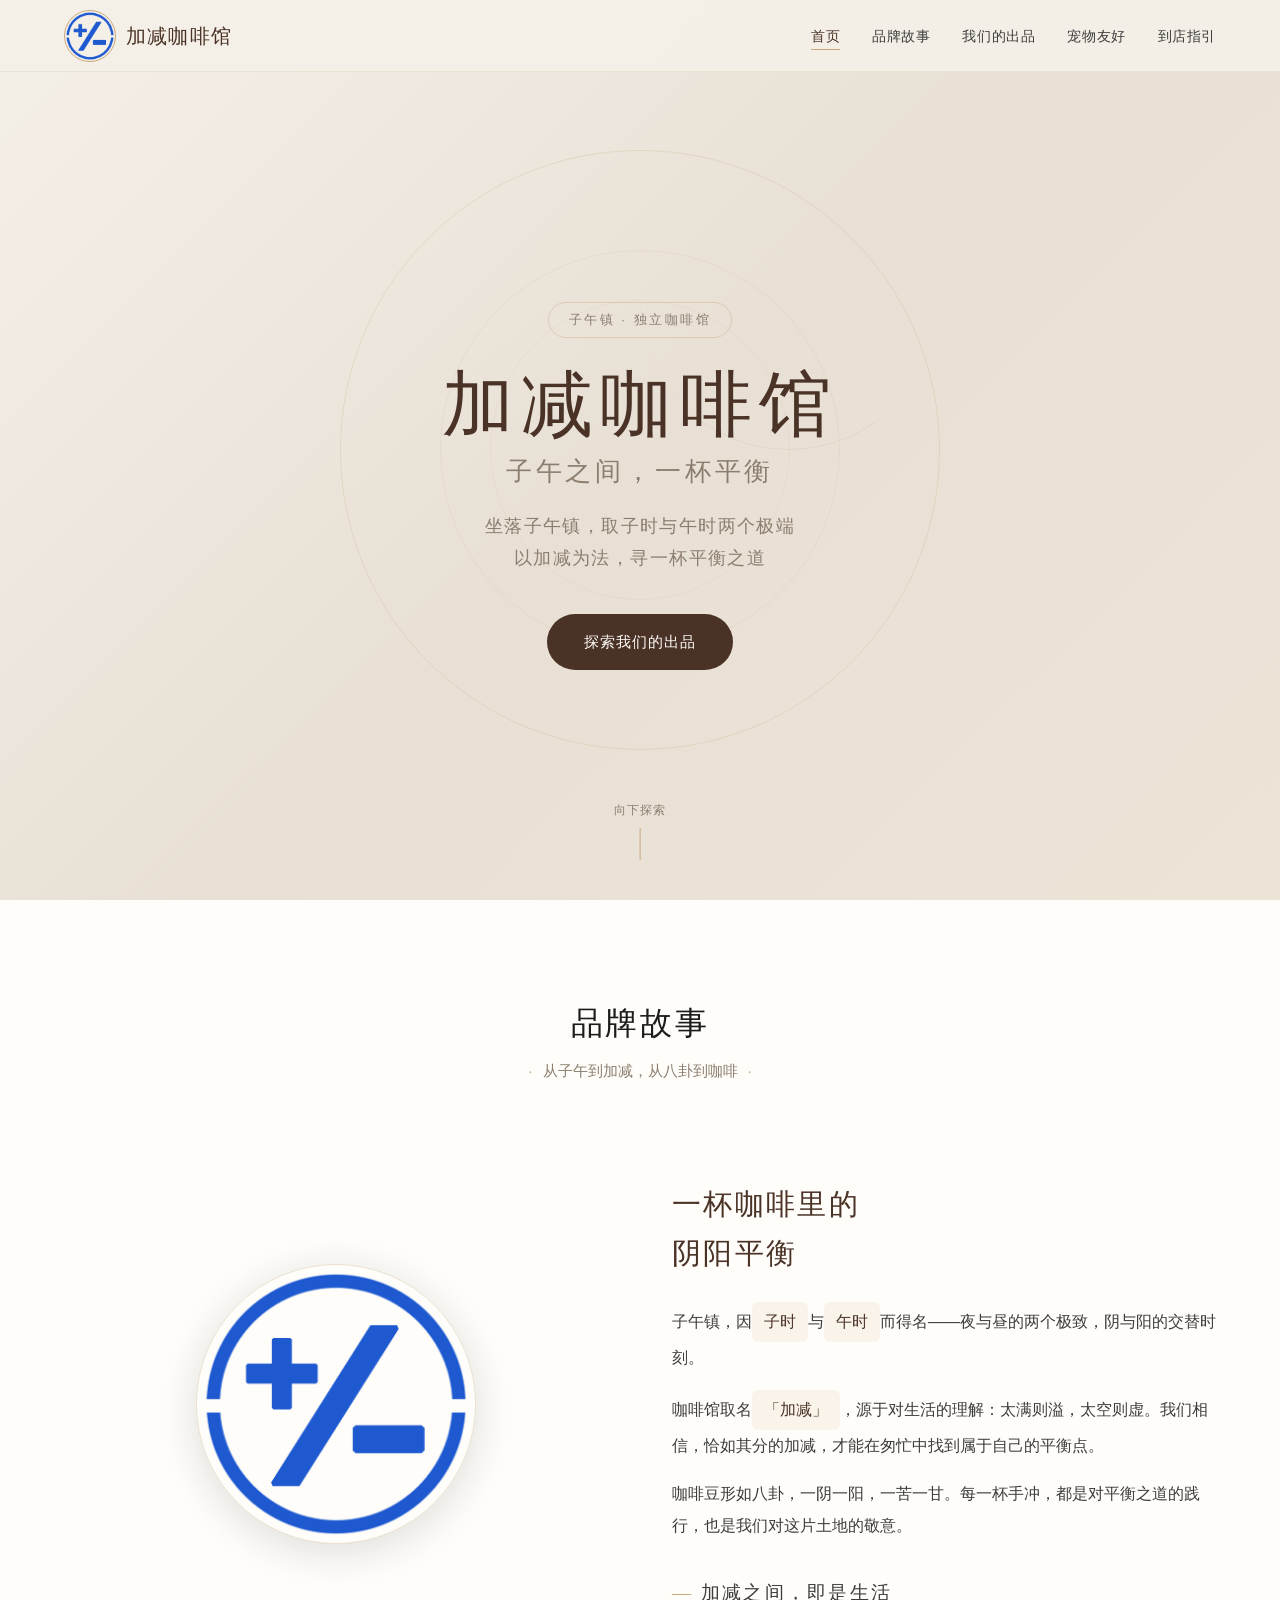
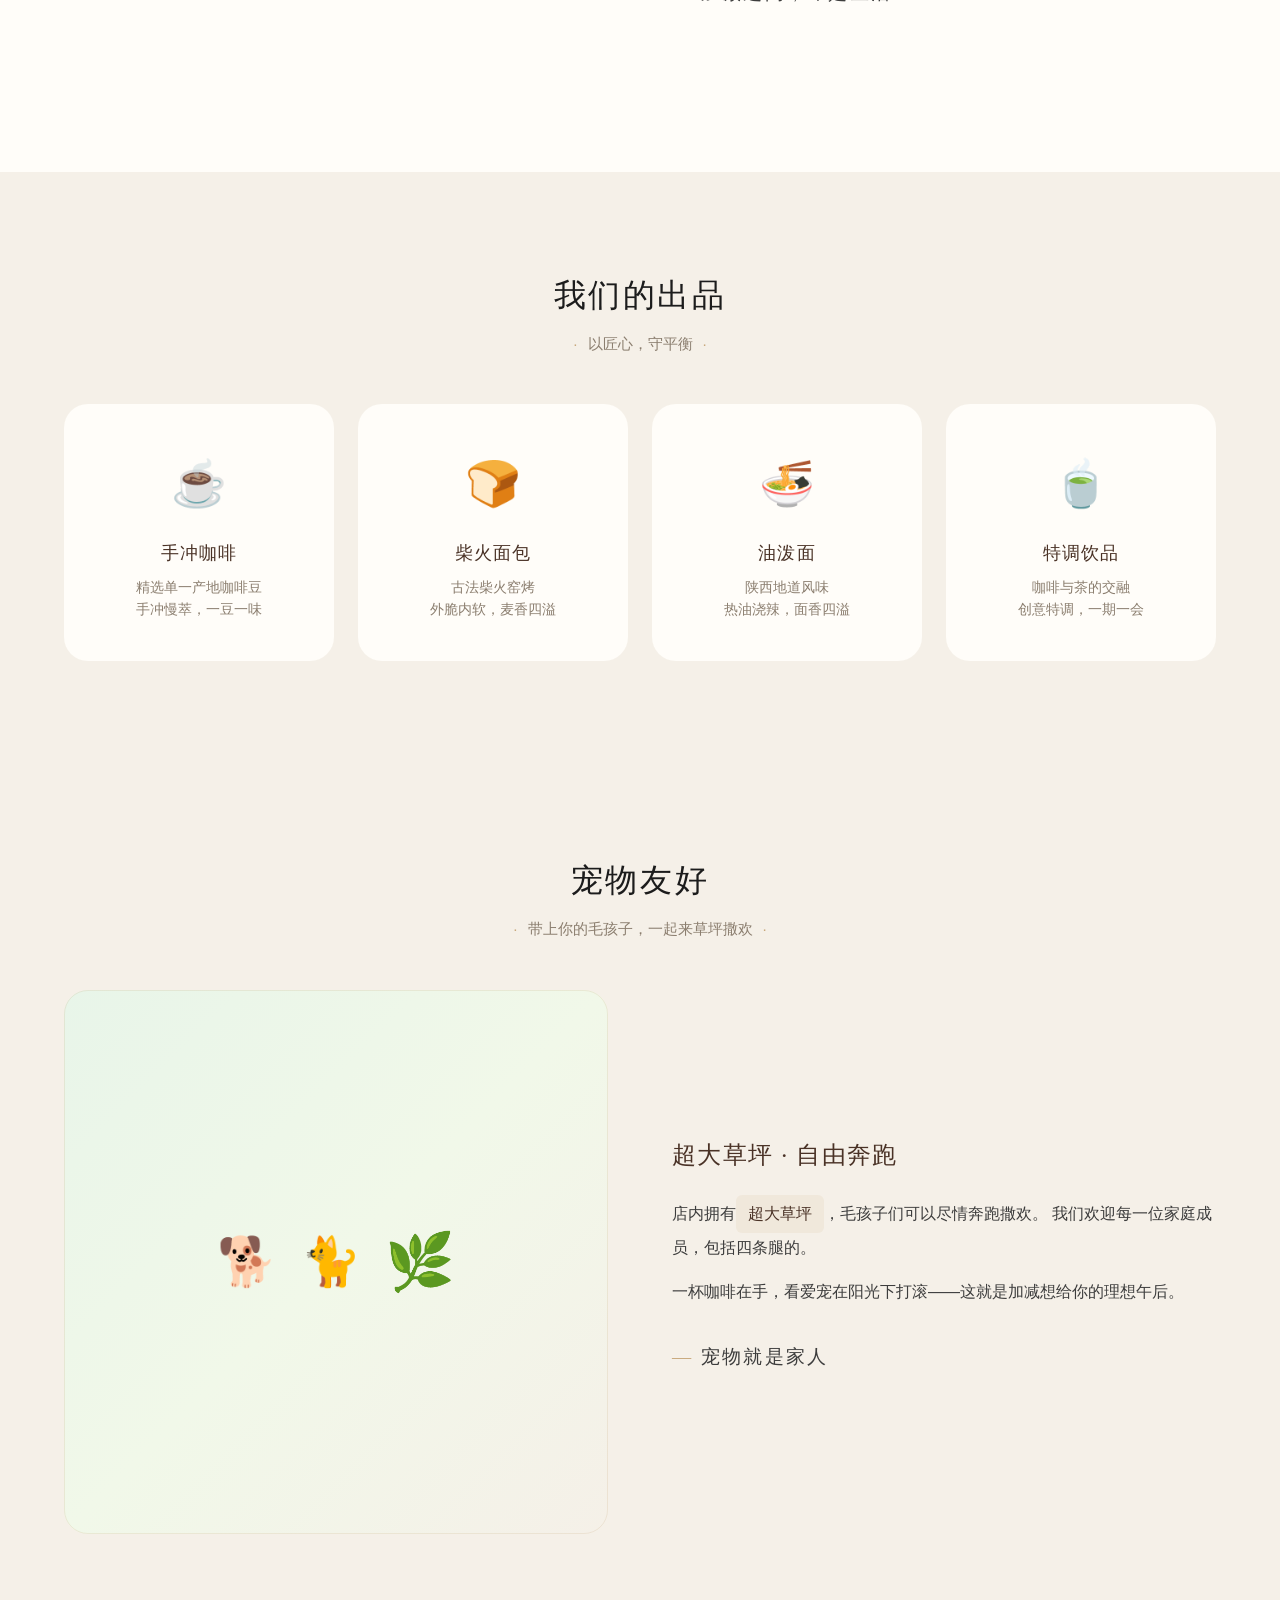
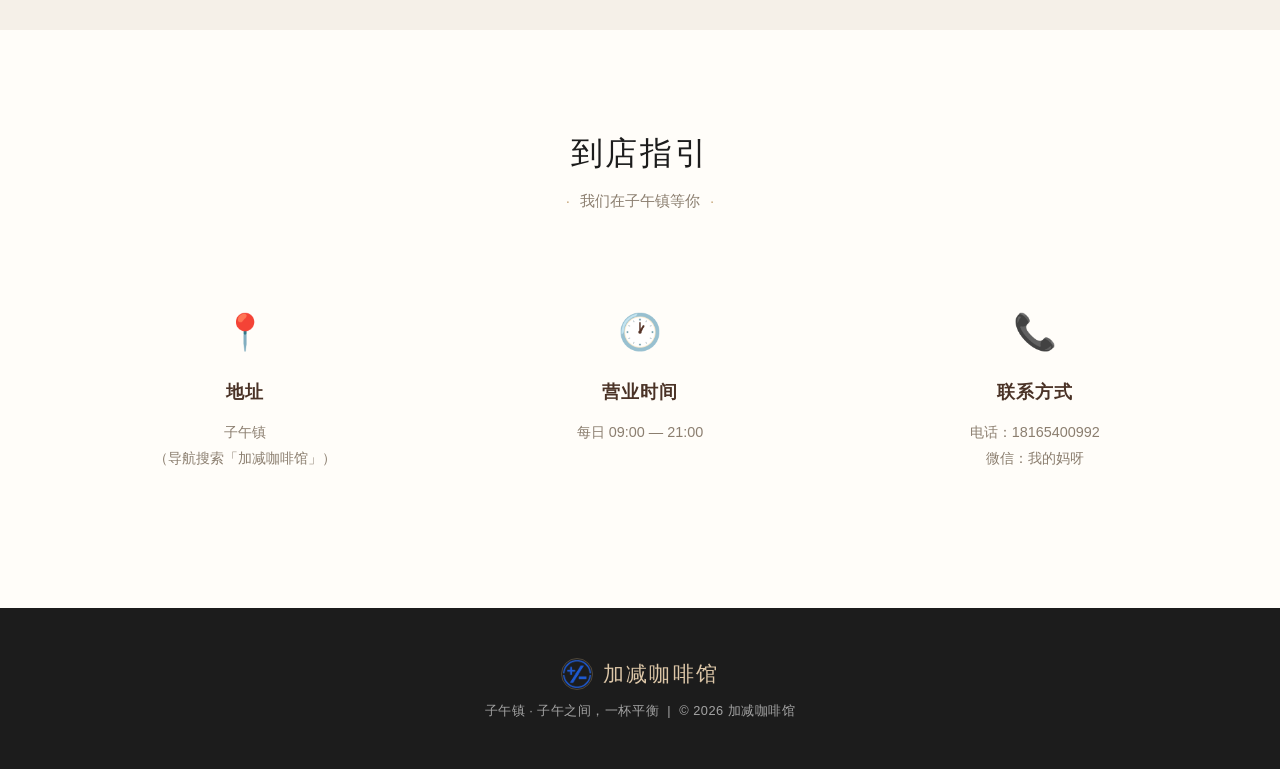
==== commit d6c92429: "更换logo为logo02" ====
--- a/index.html
+++ b/index.html
@@ -13,7 +13,7 @@
     <nav class="navbar" id="navbar">
         <div class="container">
             <a href="index.html" class="logo">
-                <img src="images/logo.png" alt="加减咖啡馆" class="logo-img">
+                <img src="images/logo02.png" alt="加减咖啡馆" class="logo-img">
                 <span>加减咖啡馆</span>
             </a>
             <ul class="nav-menu" id="navMenu">
@@ -57,7 +57,7 @@
             <p class="section-subtitle">从子午到加减，从八卦到咖啡</p>
             <div class="story-grid">
                 <div class="story-visual reveal">
-                    <img src="images/logo.png" alt="加减咖啡馆" class="story-logo">
+                    <img src="images/logo02.png" alt="加减咖啡馆" class="story-logo">
                 </div>
                 <div class="story-text reveal">
                     <h2>一杯咖啡里的<br>阴阳平衡</h2>
@@ -160,7 +160,7 @@
     <!-- 页脚 -->
     <footer class="footer">
         <div class="container">
-            <div class="footer-brand"><img src="images/logo.png" alt="加减咖啡馆" class="footer-logo"> 加减咖啡馆</div>
+            <div class="footer-brand"><img src="images/logo02.png" alt="加减咖啡馆" class="footer-logo"> 加减咖啡馆</div>
             <p>子午镇 · 子午之间，一杯平衡 &nbsp;|&nbsp; &copy; 2026 加减咖啡馆</p>
         </div>
     </footer>
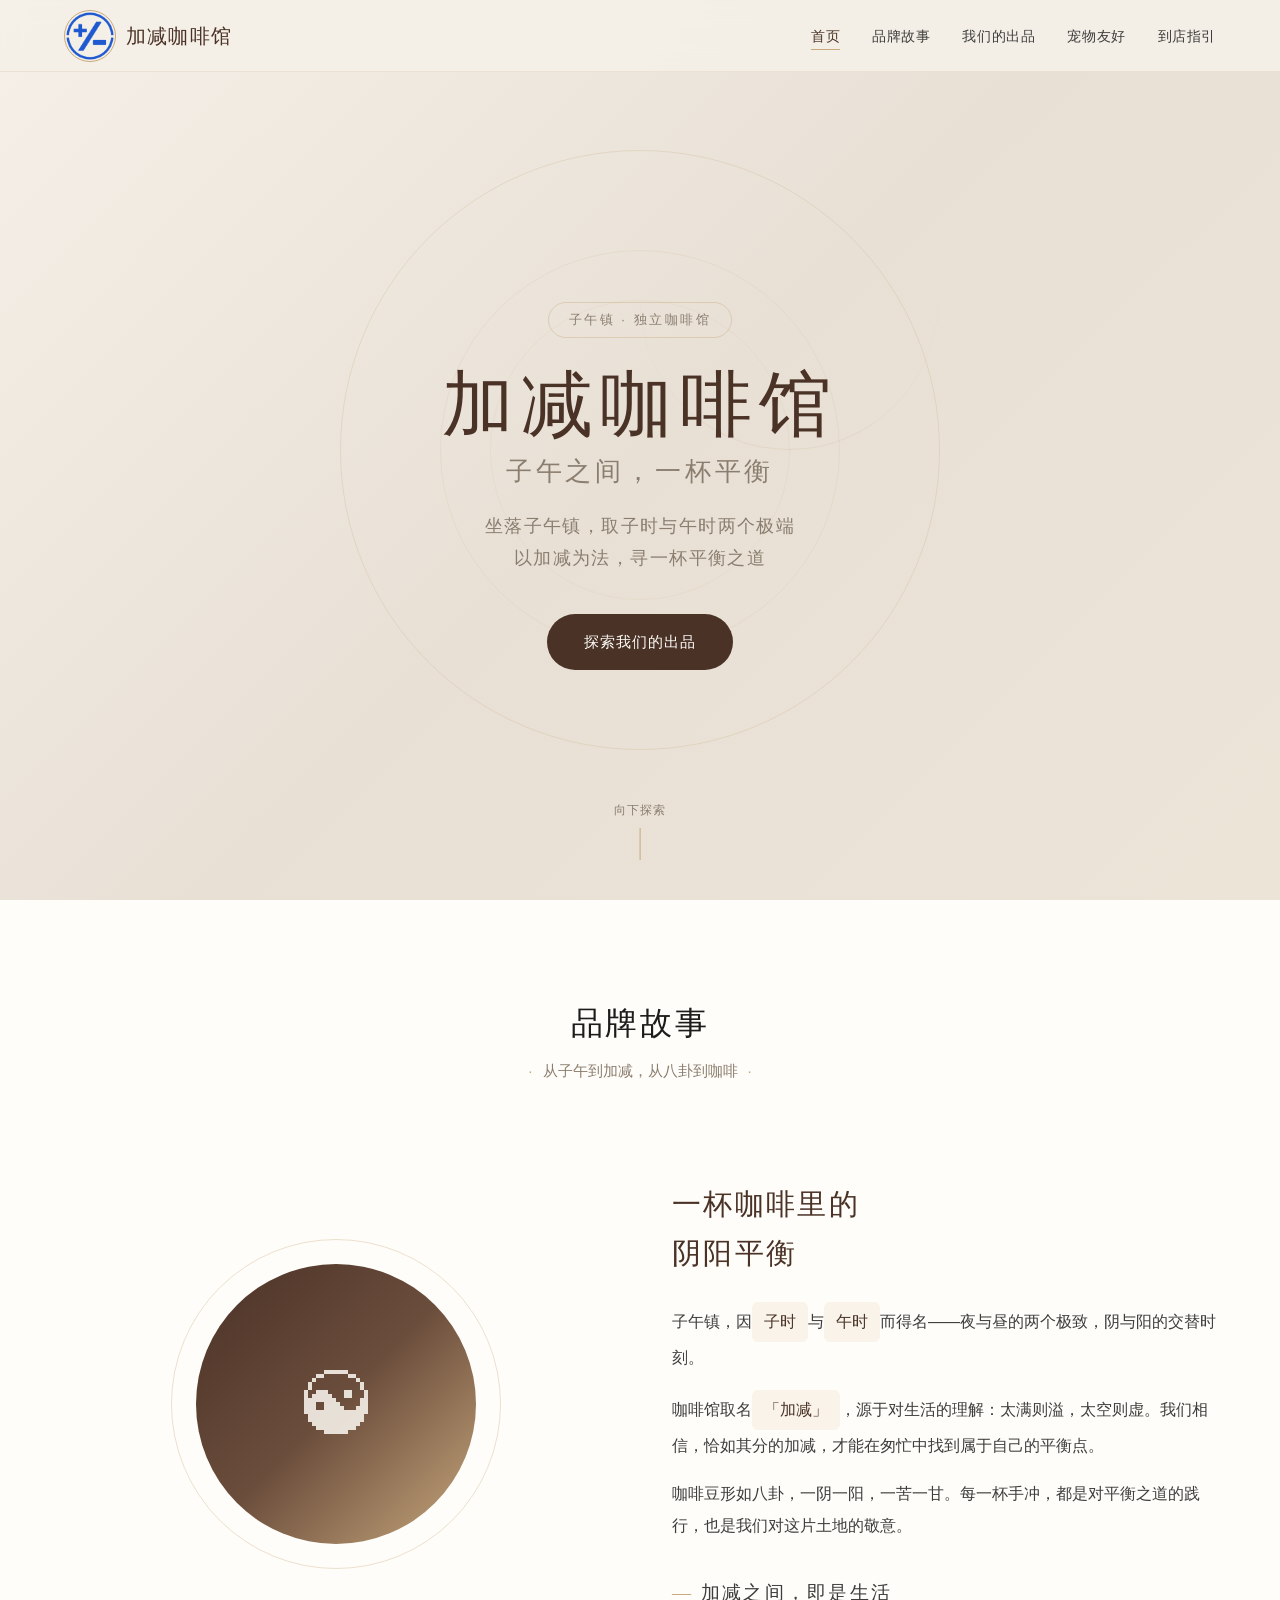
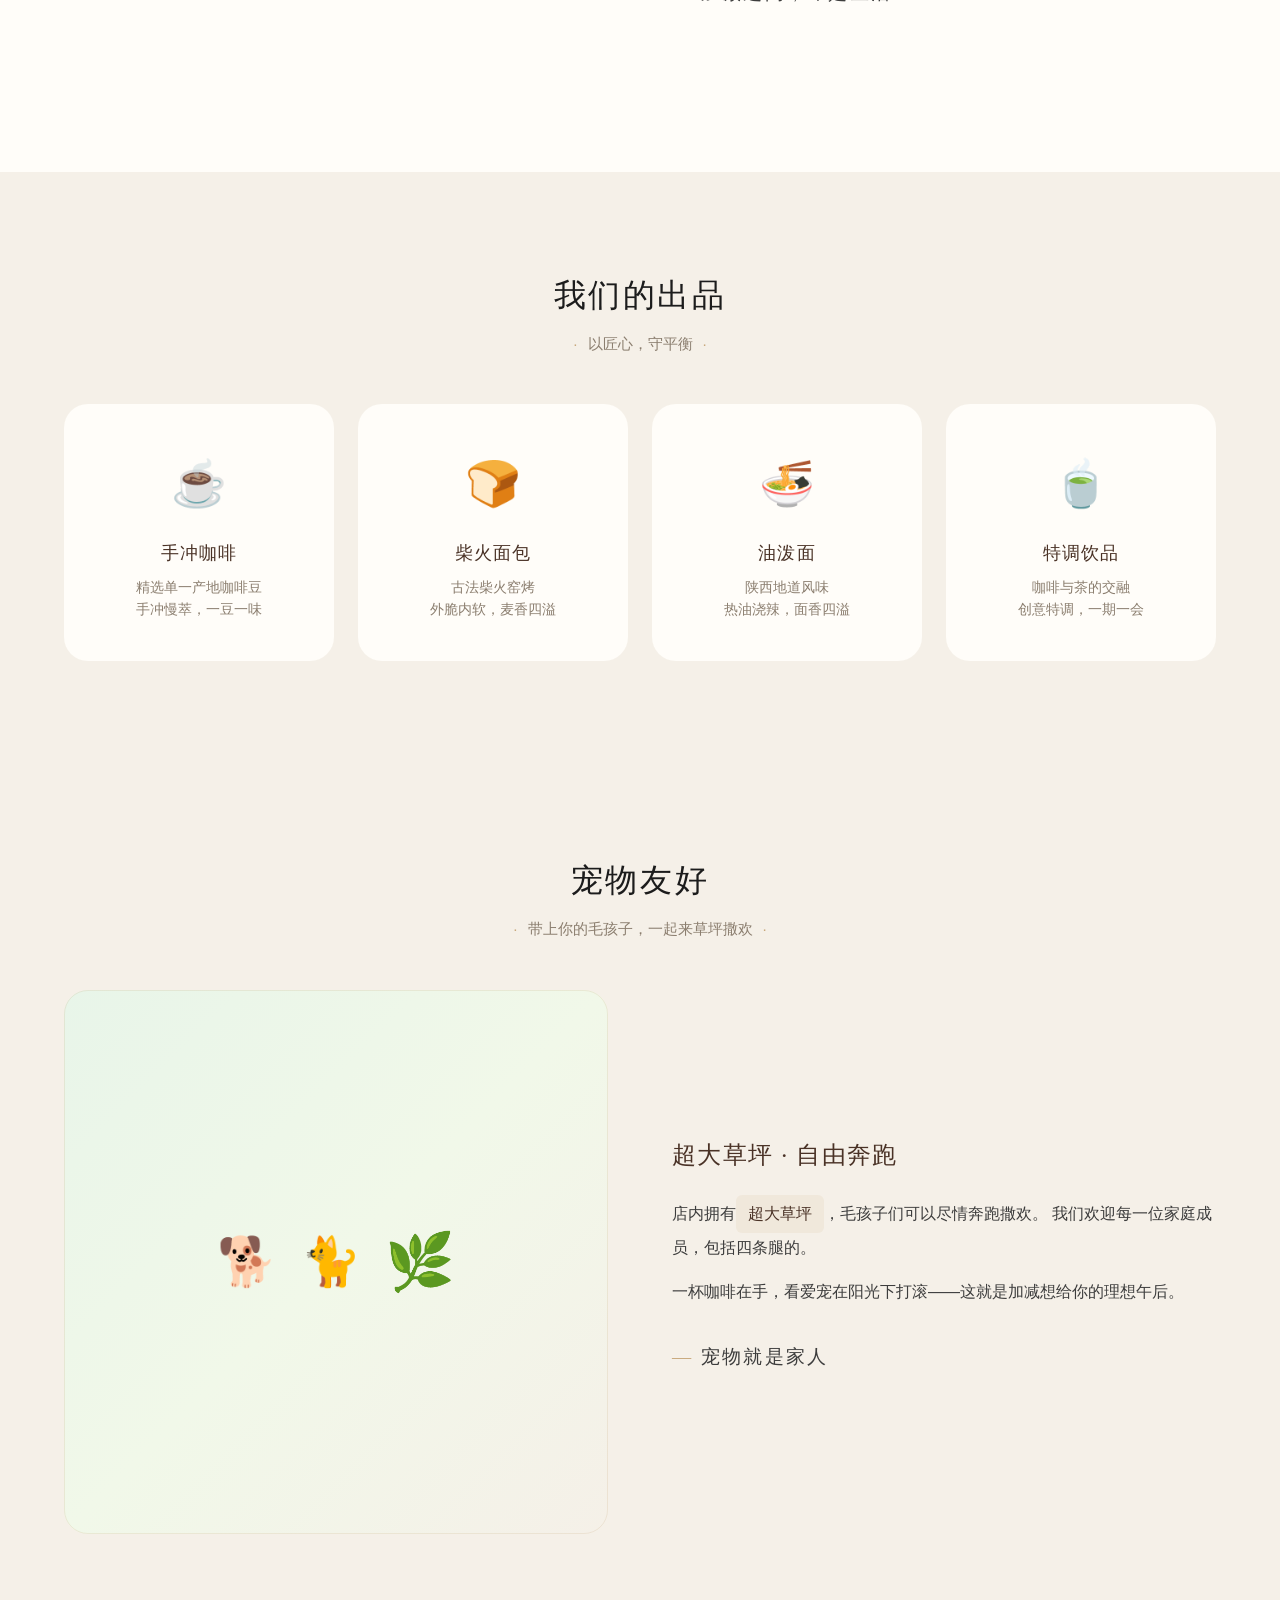
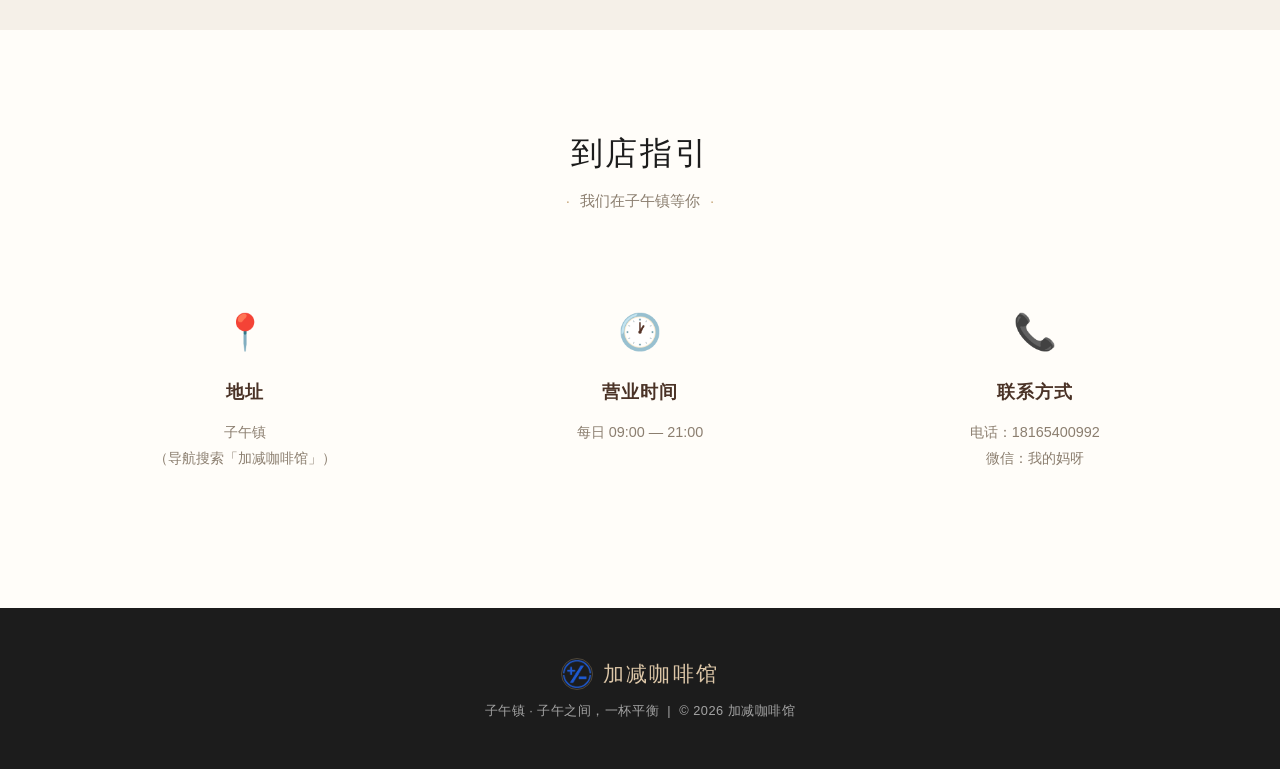
==== commit 8c9b1d04: "还原暖色调配色、品牌故事恢复阴阳图并加呼吸动画" ====
--- a/index.html
+++ b/index.html
@@ -57,7 +57,8 @@
             <p class="section-subtitle">从子午到加减，从八卦到咖啡</p>
             <div class="story-grid">
                 <div class="story-visual reveal">
-                    <img src="images/logo02.png" alt="加减咖啡馆" class="story-logo">
+                    <div class="story-circle-outer"></div>
+                    <div class="story-circle"></div>
                 </div>
                 <div class="story-text reveal">
                     <h2>一杯咖啡里的<br>阴阳平衡</h2>
--- a/style.css
+++ b/style.css
@@ -132,6 +132,12 @@
   border-radius: 50%;
   object-fit: cover;
   border: 1.5px solid var(--color-gold);
+  animation: logoRotate 20s linear infinite;
+}
+
+@keyframes logoRotate {
+  from { transform: rotate(0deg); }
+  to { transform: rotate(360deg); }
 }
 
 .nav-menu {
@@ -384,13 +390,42 @@
   justify-content: center;
 }
 
-.story-logo {
+.story-circle {
   width: 280px;
   height: 280px;
   border-radius: 50%;
-  object-fit: cover;
+  position: relative;
+  background: linear-gradient(135deg, var(--color-brown) 0%, var(--color-brown-light) 50%, var(--color-gold) 100%);
+  display: flex;
+  align-items: center;
+  justify-content: center;
+  animation: storyBreathe 4s ease-in-out infinite;
+}
+
+.story-circle::before {
+  content: '☯';
+  font-size: 4rem;
+  color: var(--color-cream);
+  opacity: 0.9;
+}
+
+.story-circle-outer {
+  position: absolute;
+  width: 330px;
+  height: 330px;
+  border-radius: 50%;
   border: 1px solid rgba(200, 168, 124, 0.35);
-  box-shadow: var(--shadow-lg);
+  animation: storyBreatheOuter 4s ease-in-out infinite;
+}
+
+@keyframes storyBreathe {
+  0%, 100% { transform: scale(1); }
+  50% { transform: scale(1.05); }
+}
+
+@keyframes storyBreatheOuter {
+  0%, 100% { transform: scale(1); opacity: 0.8; }
+  50% { transform: scale(1.08); opacity: 1; }
 }
 
 .story-text h2 {
@@ -787,9 +822,16 @@
   .story-visual {
     order: -1;
   }
-  .story-logo {
+  .story-circle {
     width: 200px;
     height: 200px;
+  }
+  .story-circle::before {
+    font-size: 3rem;
+  }
+  .story-circle-outer {
+    width: 240px;
+    height: 240px;
   }
   .story-text h2 {
     font-size: 1.5rem;
@@ -960,9 +1002,16 @@
   .story {
     padding: 3rem 0;
   }
-  .story-logo {
+  .story-circle {
     width: 160px;
     height: 160px;
+  }
+  .story-circle::before {
+    font-size: 2.4rem;
+  }
+  .story-circle-outer {
+    width: 190px;
+    height: 190px;
   }
   .story-text h2 {
     font-size: 1.3rem;
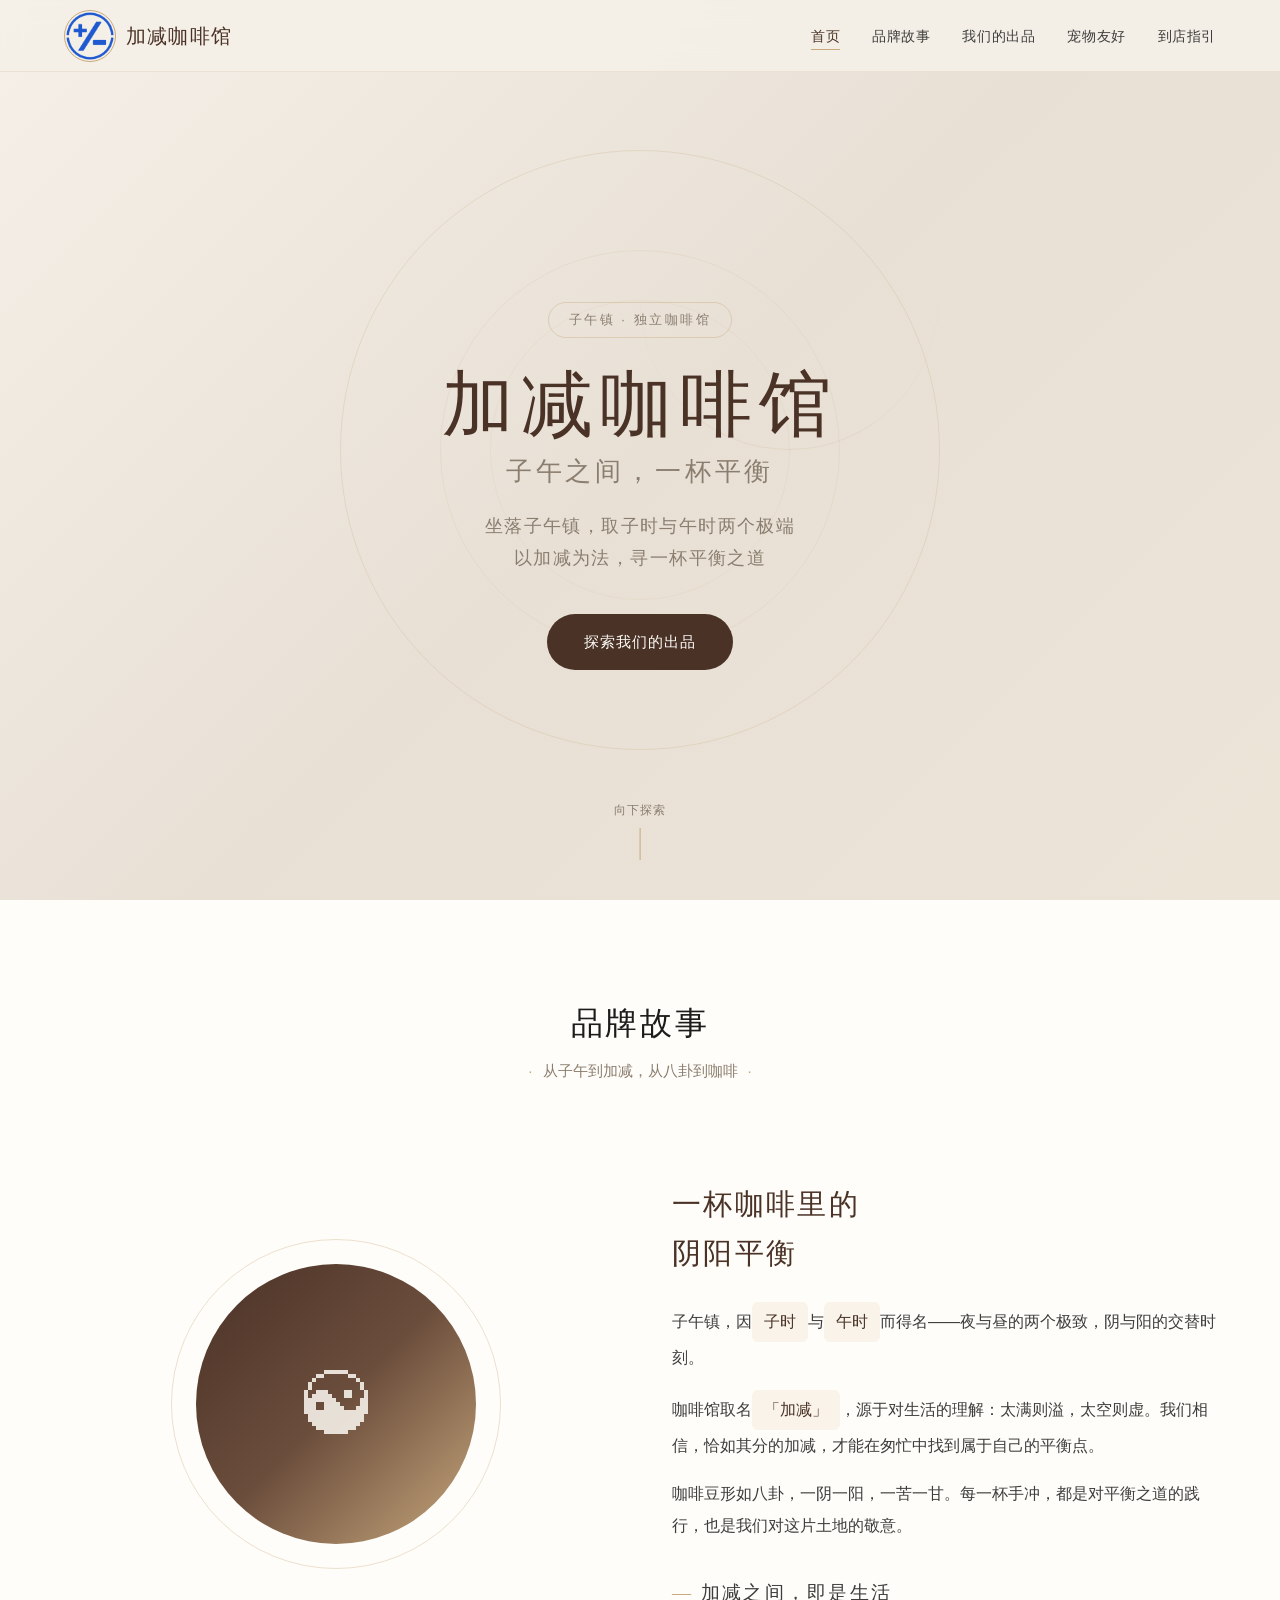
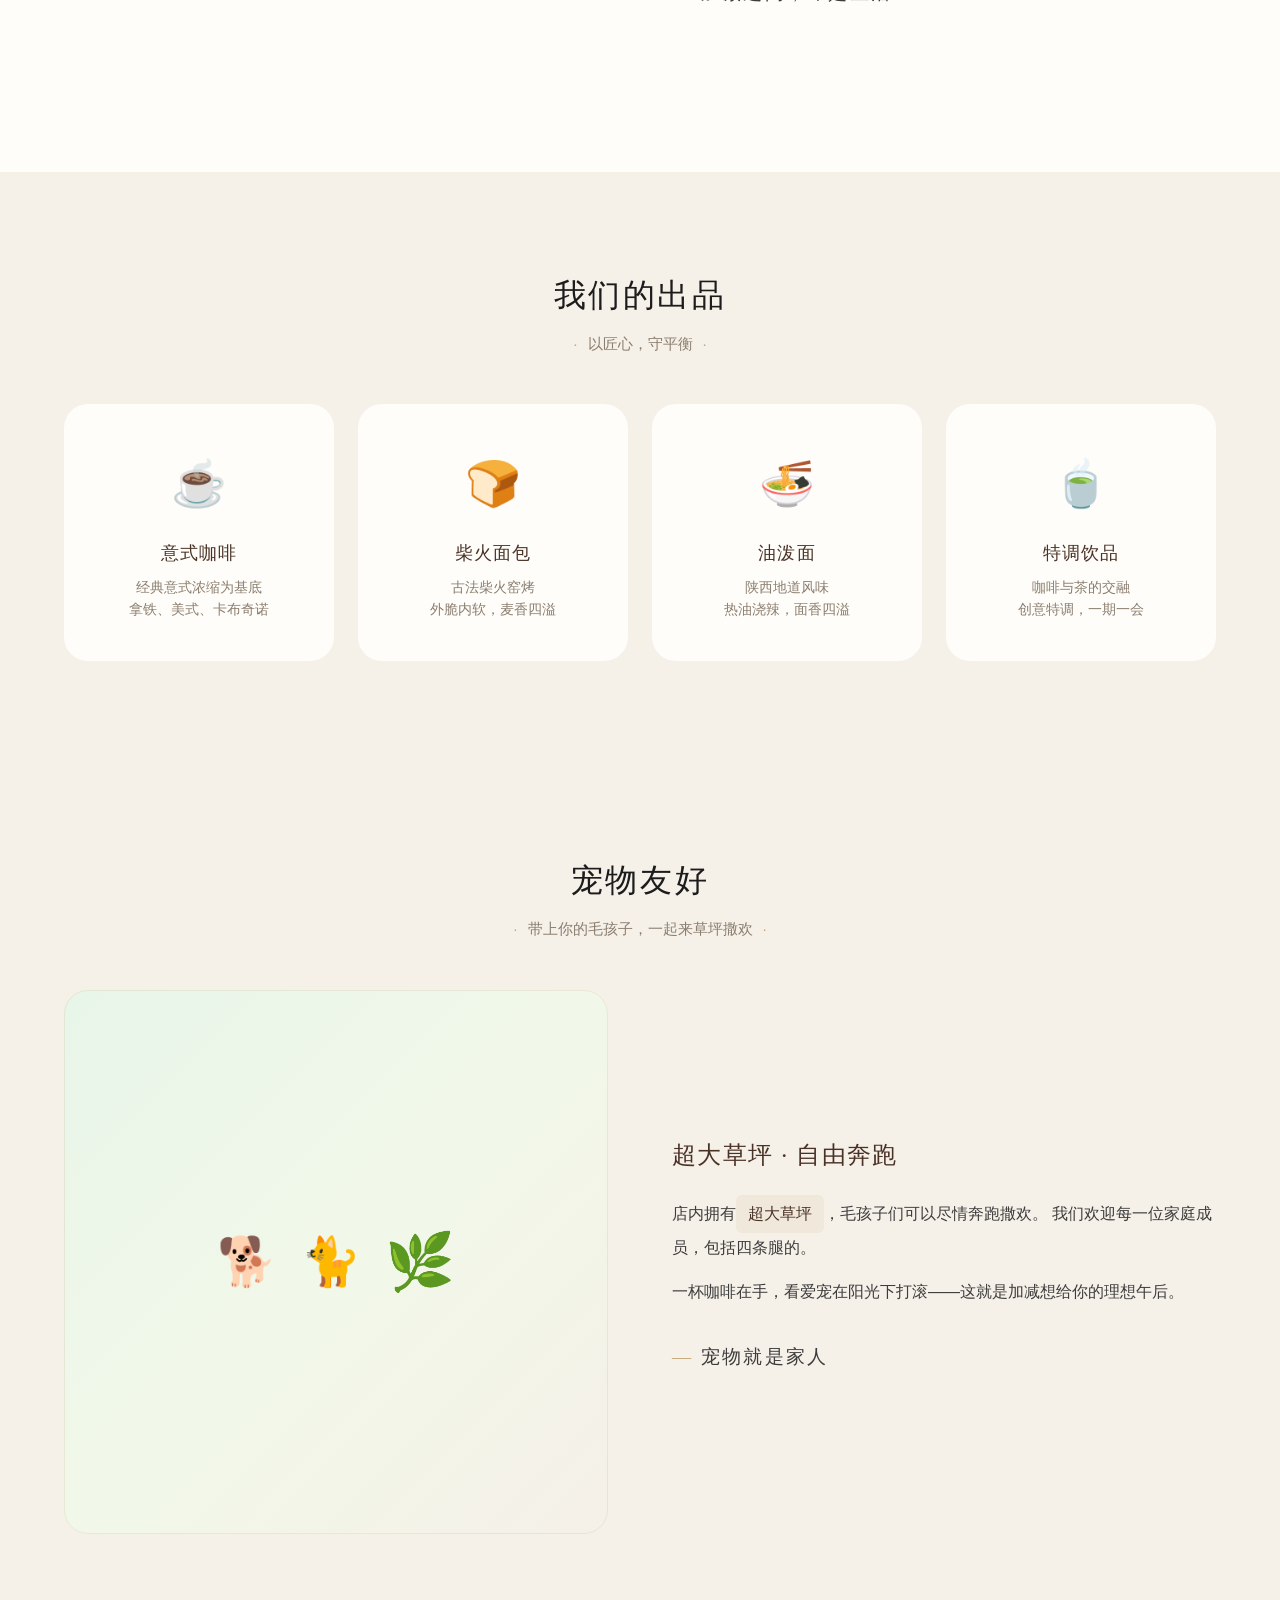
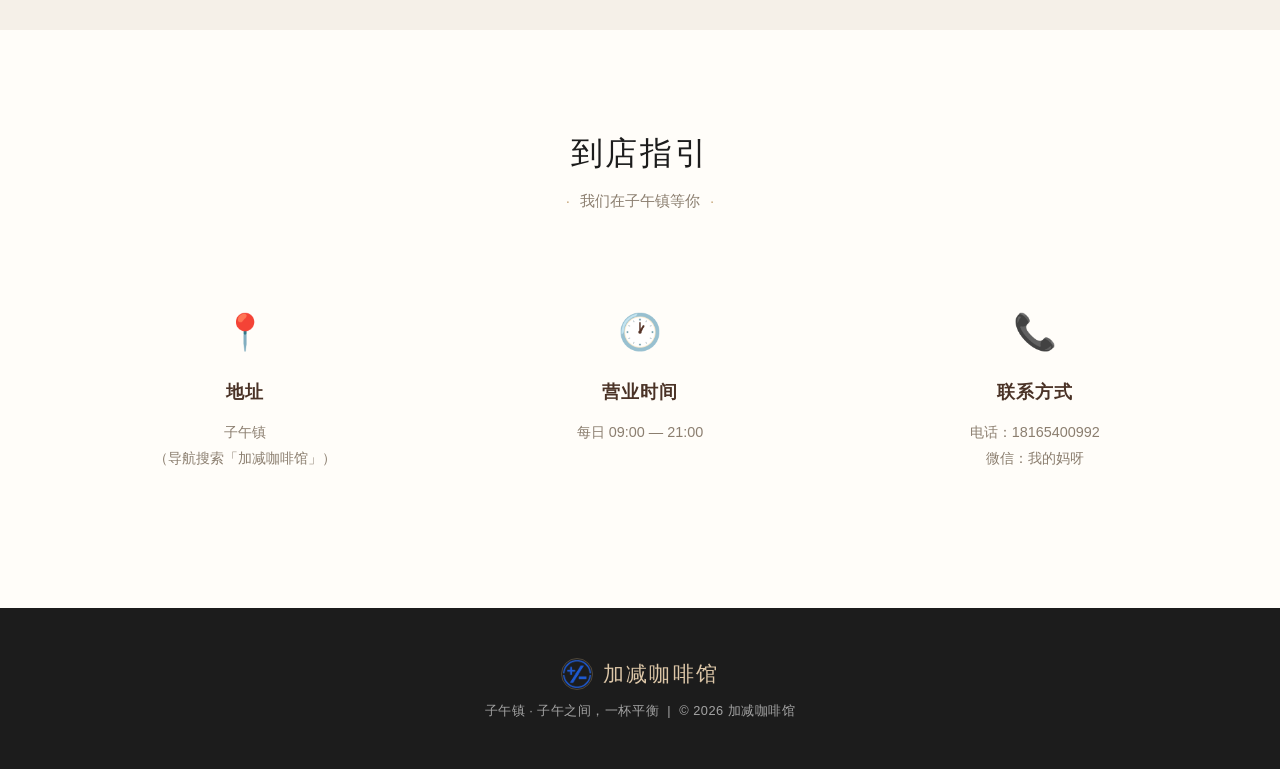
==== commit 03f9f360: "手冲咖啡改为意式咖啡" ====
--- a/index.html
+++ b/index.html
@@ -85,8 +85,8 @@
             <div class="cat-grid">
                 <div class="cat-card reveal">
                     <span class="cat-icon">☕</span>
-                    <h3>手冲咖啡</h3>
-                    <p>精选单一产地咖啡豆<br>手冲慢萃，一豆一味</p>
+                    <h3>意式咖啡</h3>
+                    <p>经典意式浓缩为基底<br>拿铁、美式、卡布奇诺</p>
                 </div>
                 <div class="cat-card reveal">
                     <span class="cat-icon">🍞</span>
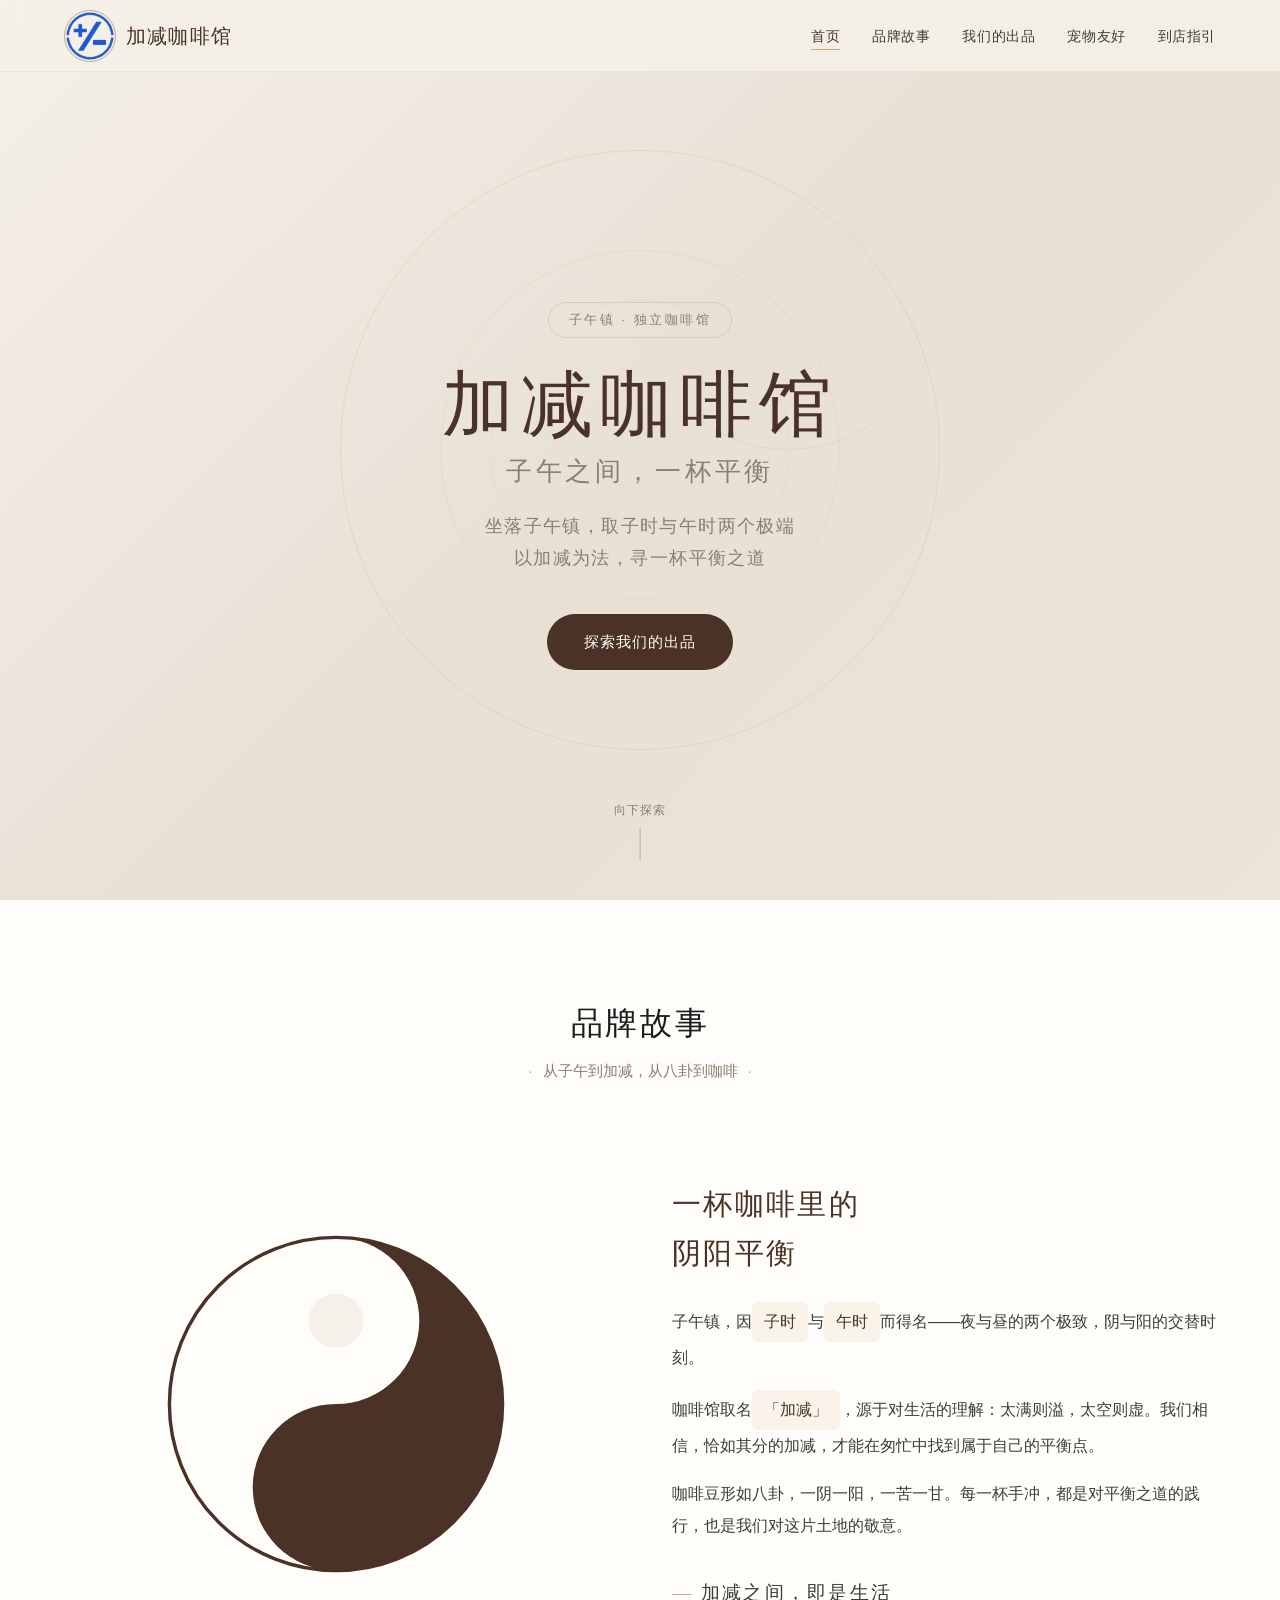
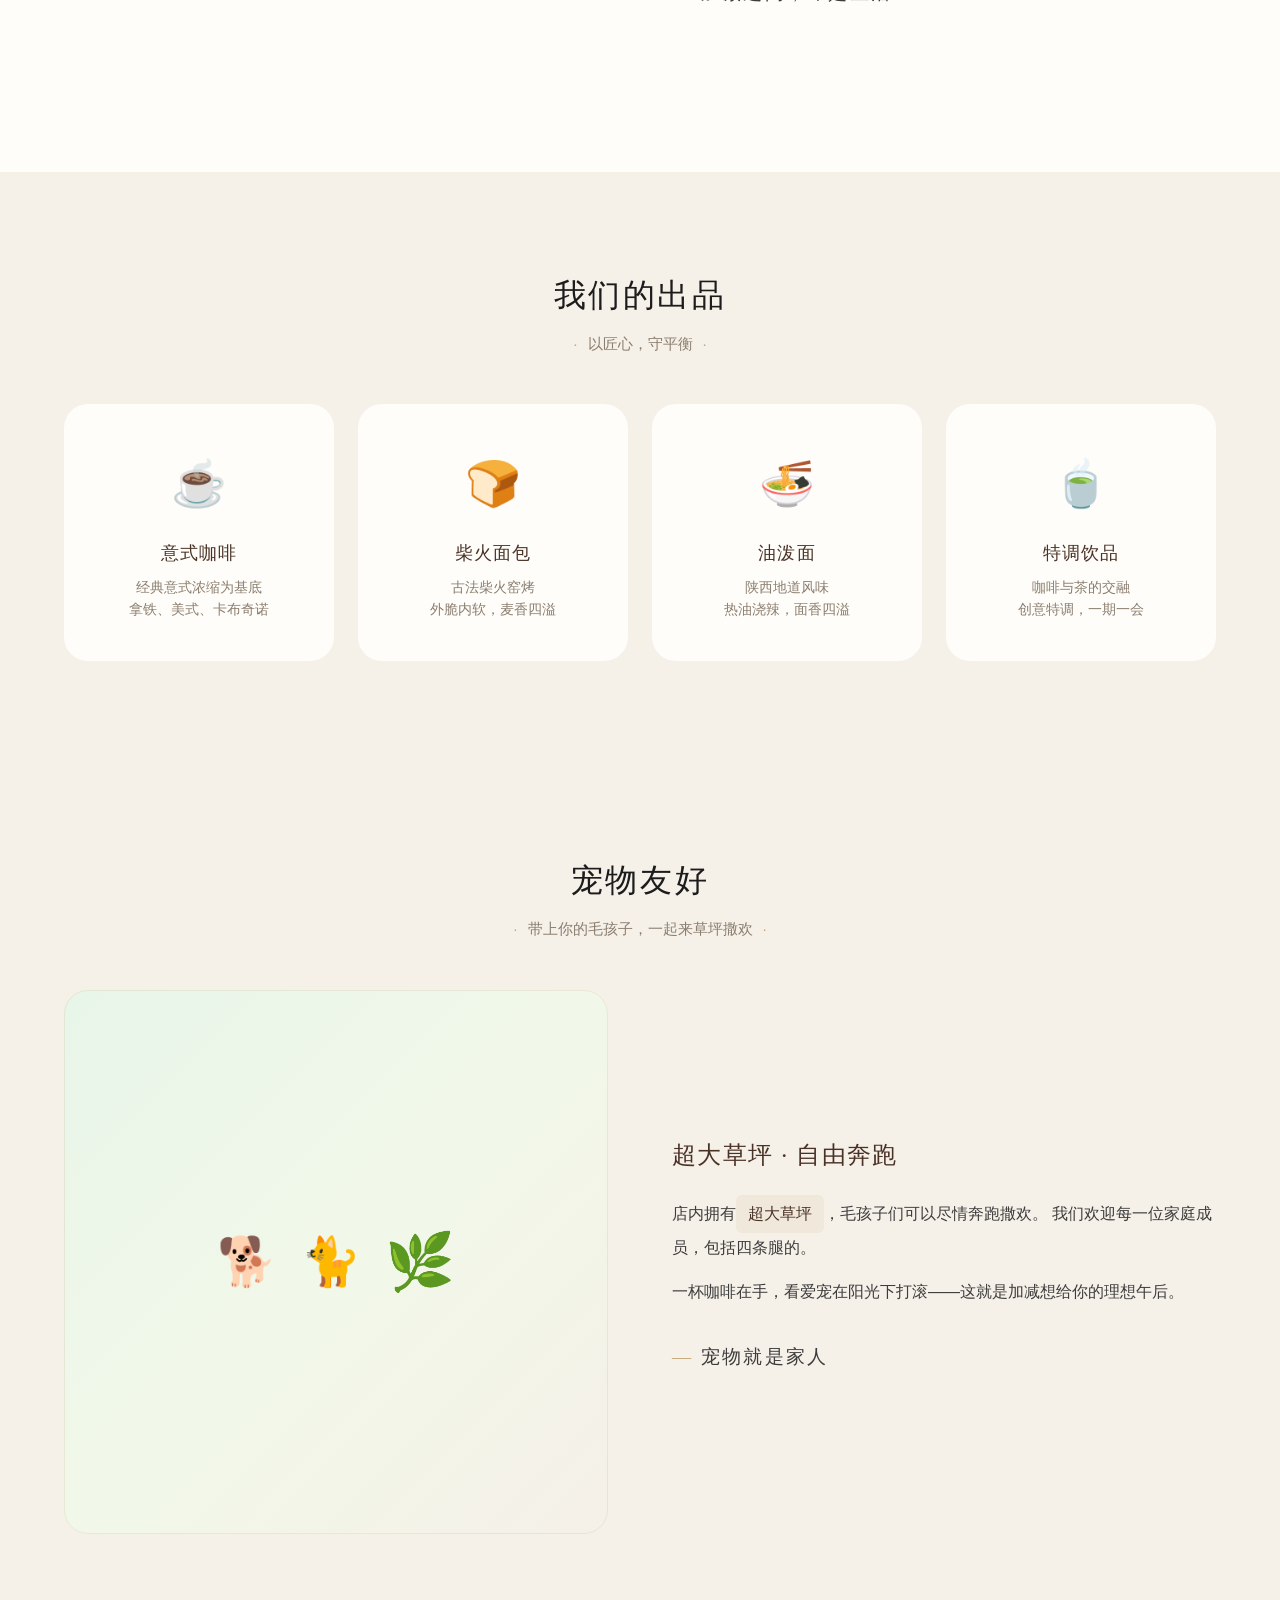
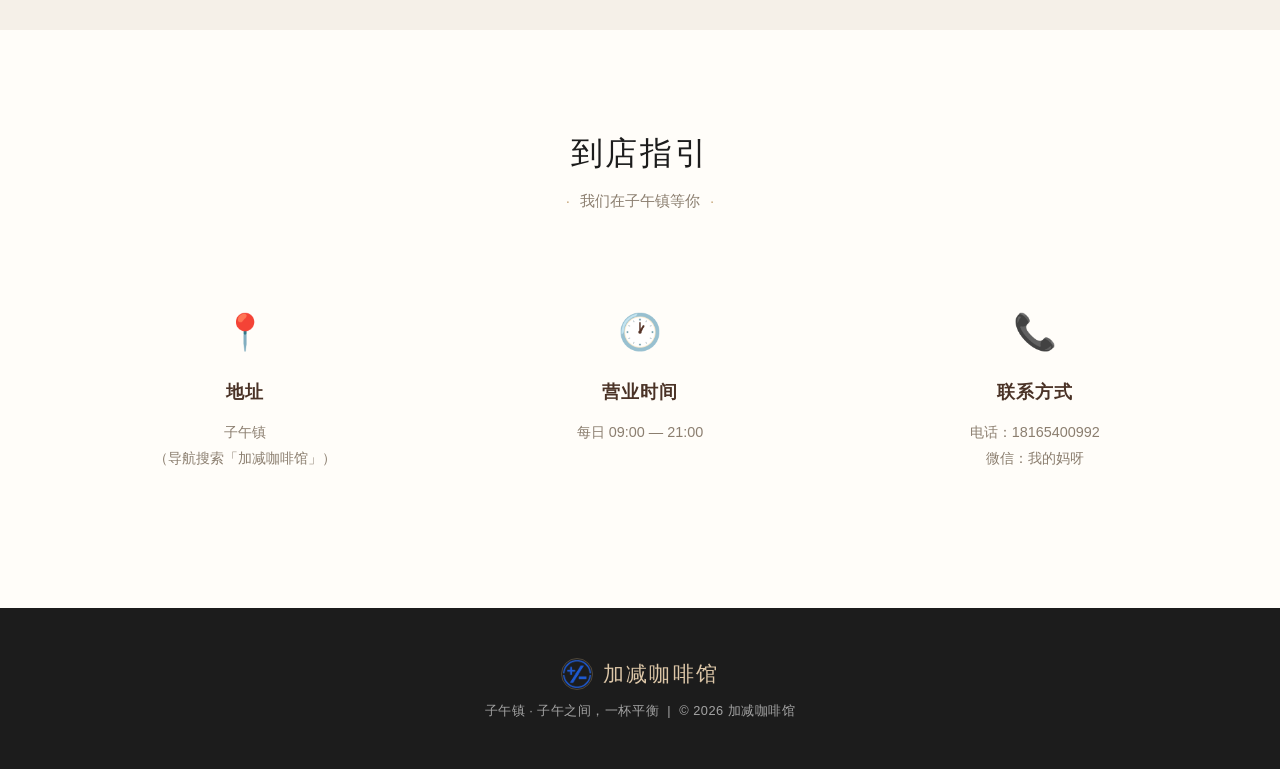
==== commit aa2854b5: "品牌故事换成精确SVG太极图" ====
--- a/index.html
+++ b/index.html
@@ -57,8 +57,12 @@
             <p class="section-subtitle">从子午到加减，从八卦到咖啡</p>
             <div class="story-grid">
                 <div class="story-visual reveal">
-                    <div class="story-circle-outer"></div>
-                    <div class="story-circle"></div>
+                    <svg class="taiji" viewBox="0 0 200 200" width="340" height="340">
+                        <circle cx="100" cy="100" r="98" fill="none" stroke="#4A3226" stroke-width="2"/>
+                        <path d="M100 2 A98 98 0 0 1 100 198 A49 49 0 0 1 100 100 A49 49 0 0 0 100 2" fill="#4A3226"/>
+                        <circle cx="100" cy="51" r="16" fill="#F5F0E8"/>
+                        <circle cx="100" cy="149" r="16" fill="#4A3226"/>
+                    </svg>
                 </div>
                 <div class="story-text reveal">
                     <h2>一杯咖啡里的<br>阴阳平衡</h2>
--- a/style.css
+++ b/style.css
@@ -390,42 +390,13 @@
   justify-content: center;
 }
 
-.story-circle {
-  width: 280px;
-  height: 280px;
-  border-radius: 50%;
-  position: relative;
-  background: linear-gradient(135deg, var(--color-brown) 0%, var(--color-brown-light) 50%, var(--color-gold) 100%);
-  display: flex;
-  align-items: center;
-  justify-content: center;
+.taiji {
   animation: storyBreathe 4s ease-in-out infinite;
-}
-
-.story-circle::before {
-  content: '☯';
-  font-size: 4rem;
-  color: var(--color-cream);
-  opacity: 0.9;
-}
-
-.story-circle-outer {
-  position: absolute;
-  width: 330px;
-  height: 330px;
-  border-radius: 50%;
-  border: 1px solid rgba(200, 168, 124, 0.35);
-  animation: storyBreatheOuter 4s ease-in-out infinite;
 }
 
 @keyframes storyBreathe {
   0%, 100% { transform: scale(1); }
-  50% { transform: scale(1.05); }
-}
-
-@keyframes storyBreatheOuter {
-  0%, 100% { transform: scale(1); opacity: 0.8; }
-  50% { transform: scale(1.08); opacity: 1; }
+  50% { transform: scale(1.06); }
 }
 
 .story-text h2 {
@@ -822,16 +793,9 @@
   .story-visual {
     order: -1;
   }
-  .story-circle {
-    width: 200px;
-    height: 200px;
-  }
-  .story-circle::before {
-    font-size: 3rem;
-  }
-  .story-circle-outer {
-    width: 240px;
-    height: 240px;
+  .taiji {
+    width: 260px;
+    height: 260px;
   }
   .story-text h2 {
     font-size: 1.5rem;
@@ -1002,16 +966,9 @@
   .story {
     padding: 3rem 0;
   }
-  .story-circle {
-    width: 160px;
-    height: 160px;
-  }
-  .story-circle::before {
-    font-size: 2.4rem;
-  }
-  .story-circle-outer {
-    width: 190px;
-    height: 190px;
+  .taiji {
+    width: 200px;
+    height: 200px;
   }
   .story-text h2 {
     font-size: 1.3rem;
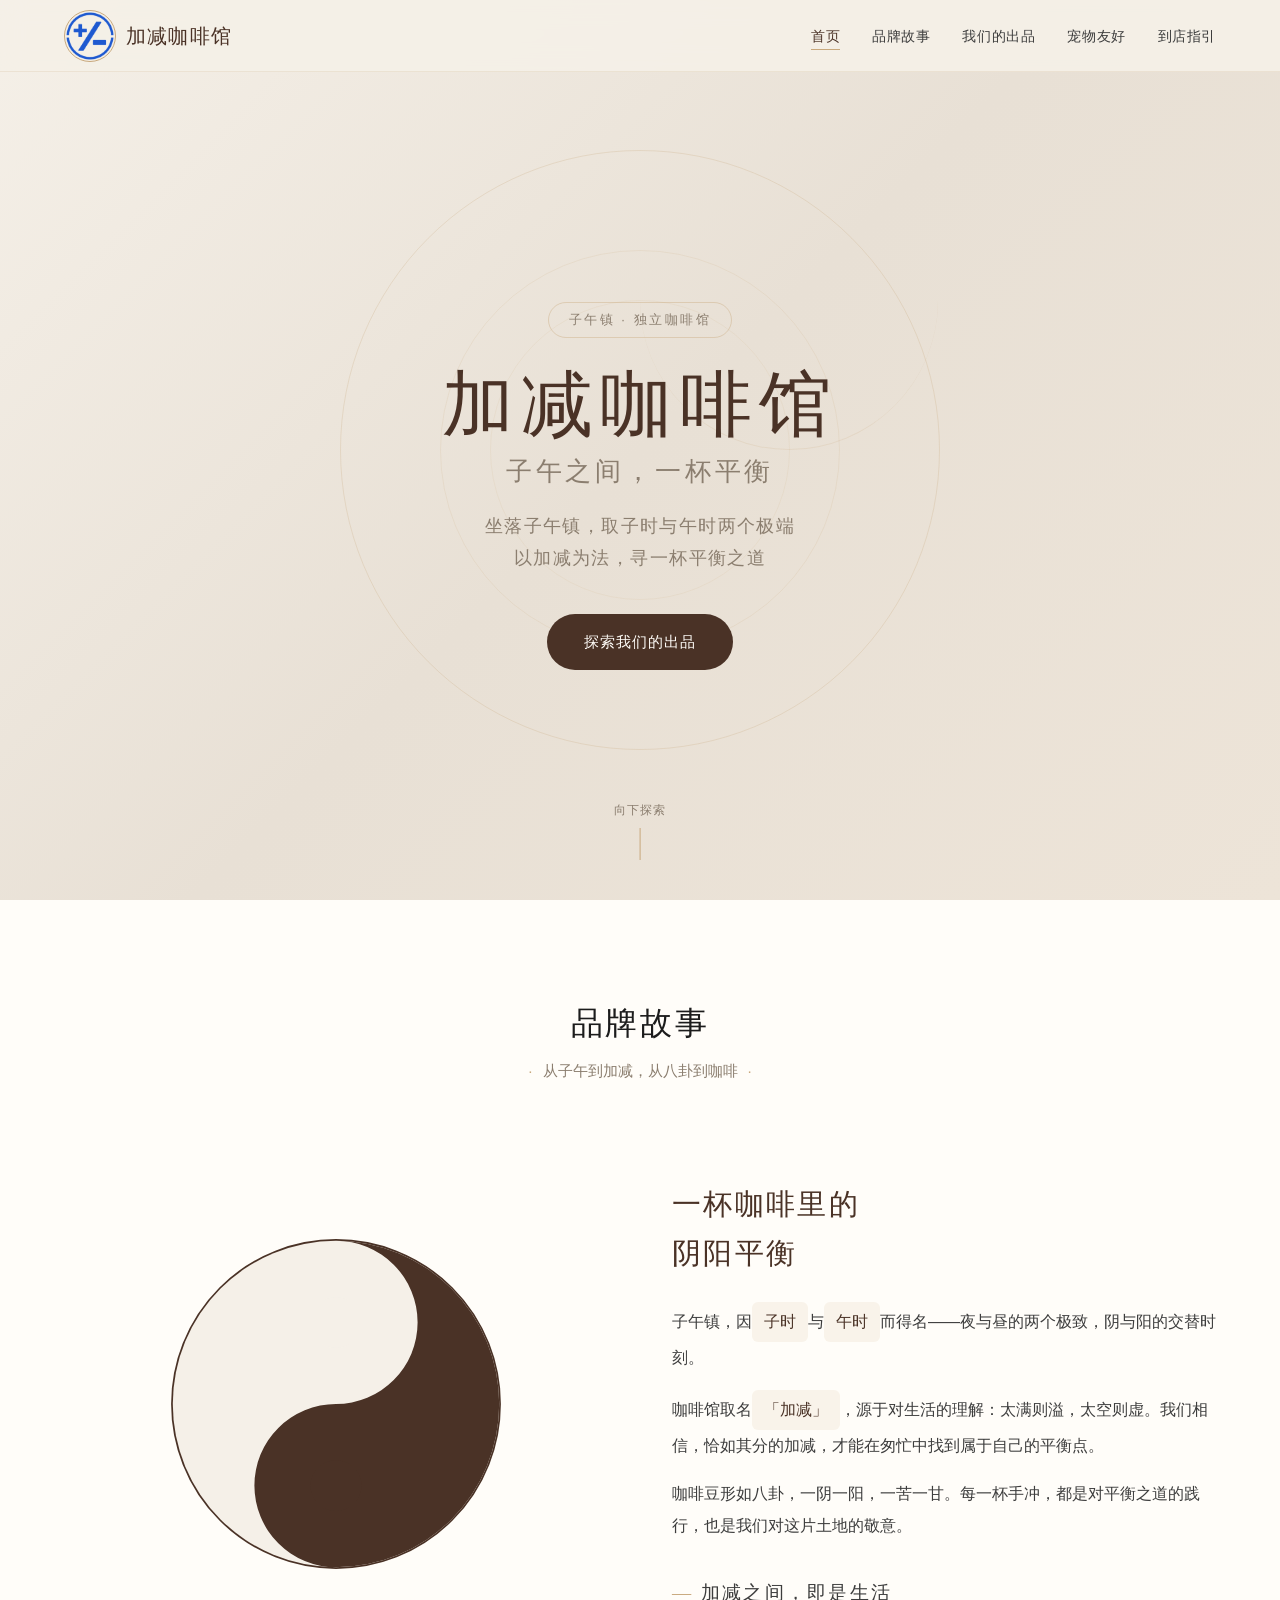
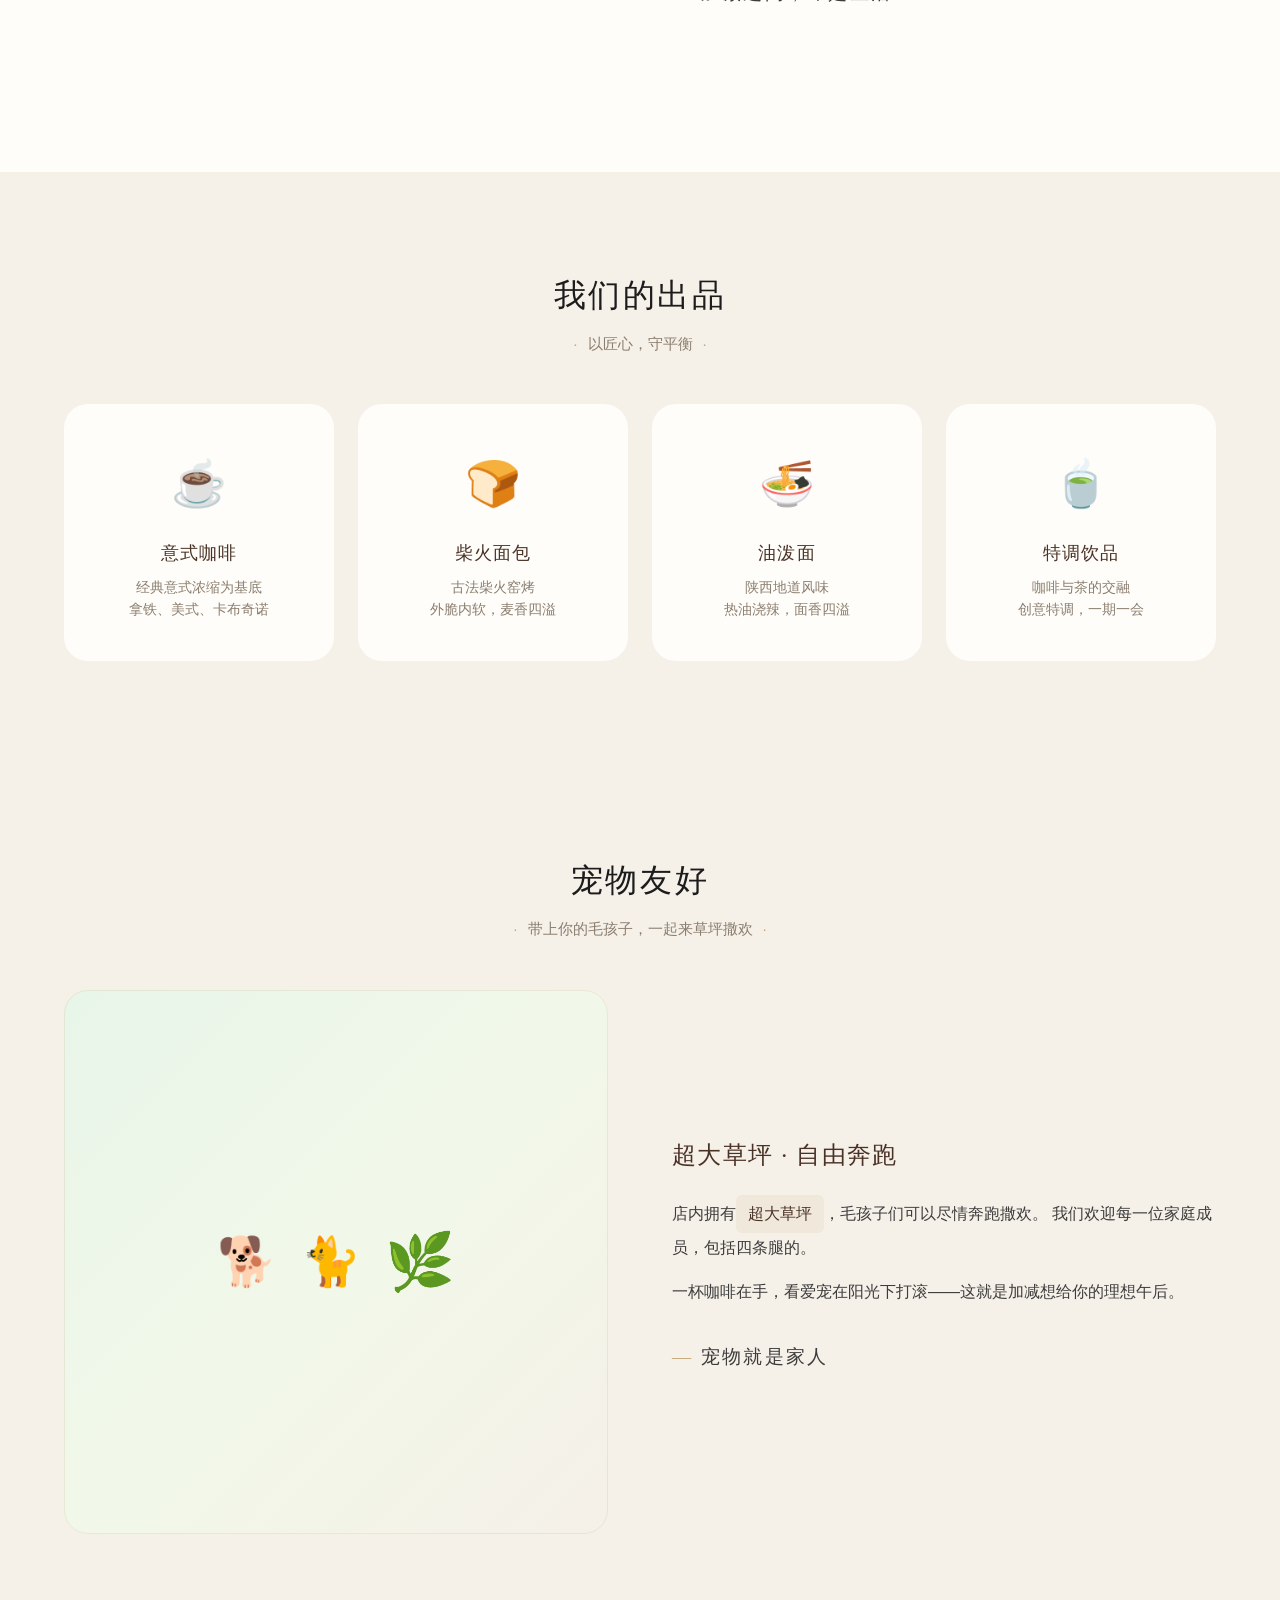
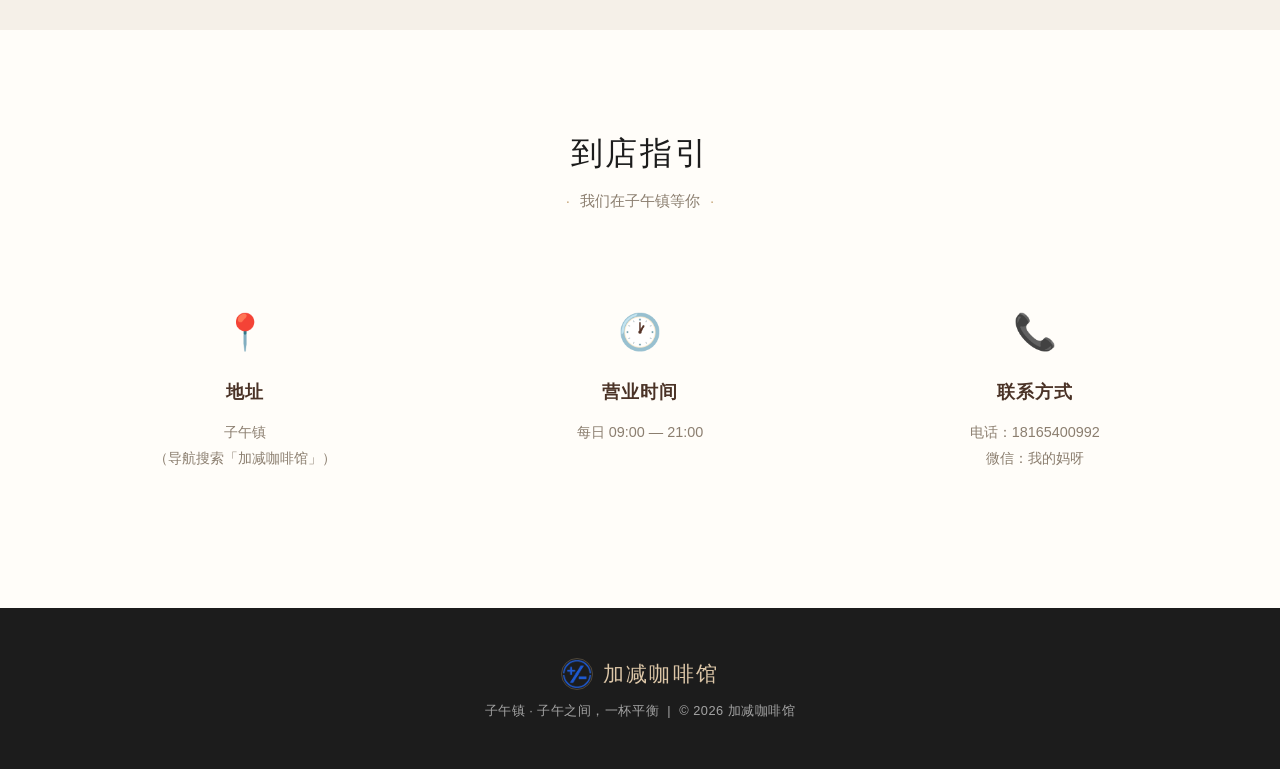
==== commit 0a57932a: "修复太极图双点对称" ====
--- a/index.html
+++ b/index.html
@@ -58,10 +58,11 @@
             <div class="story-grid">
                 <div class="story-visual reveal">
                     <svg class="taiji" viewBox="0 0 200 200" width="340" height="340">
-                        <circle cx="100" cy="100" r="98" fill="none" stroke="#4A3226" stroke-width="2"/>
-                        <path d="M100 2 A98 98 0 0 1 100 198 A49 49 0 0 1 100 100 A49 49 0 0 0 100 2" fill="#4A3226"/>
-                        <circle cx="100" cy="51" r="16" fill="#F5F0E8"/>
-                        <circle cx="100" cy="149" r="16" fill="#4A3226"/>
+                        <circle cx="100" cy="100" r="96" fill="none" stroke="#4A3226" stroke-width="2"/>
+                        <circle cx="100" cy="100" r="96" fill="#F5F0E8"/>
+                        <path d="M100 4 A96 96 0 0 1 100 196 A48 48 0 0 1 100 100 A48 48 0 0 0 100 4" fill="#4A3226"/>
+                        <circle cx="100" cy="52" r="15" fill="#F5F0E8"/>
+                        <circle cx="100" cy="148" r="15" fill="#4A3226"/>
                     </svg>
                 </div>
                 <div class="story-text reveal">
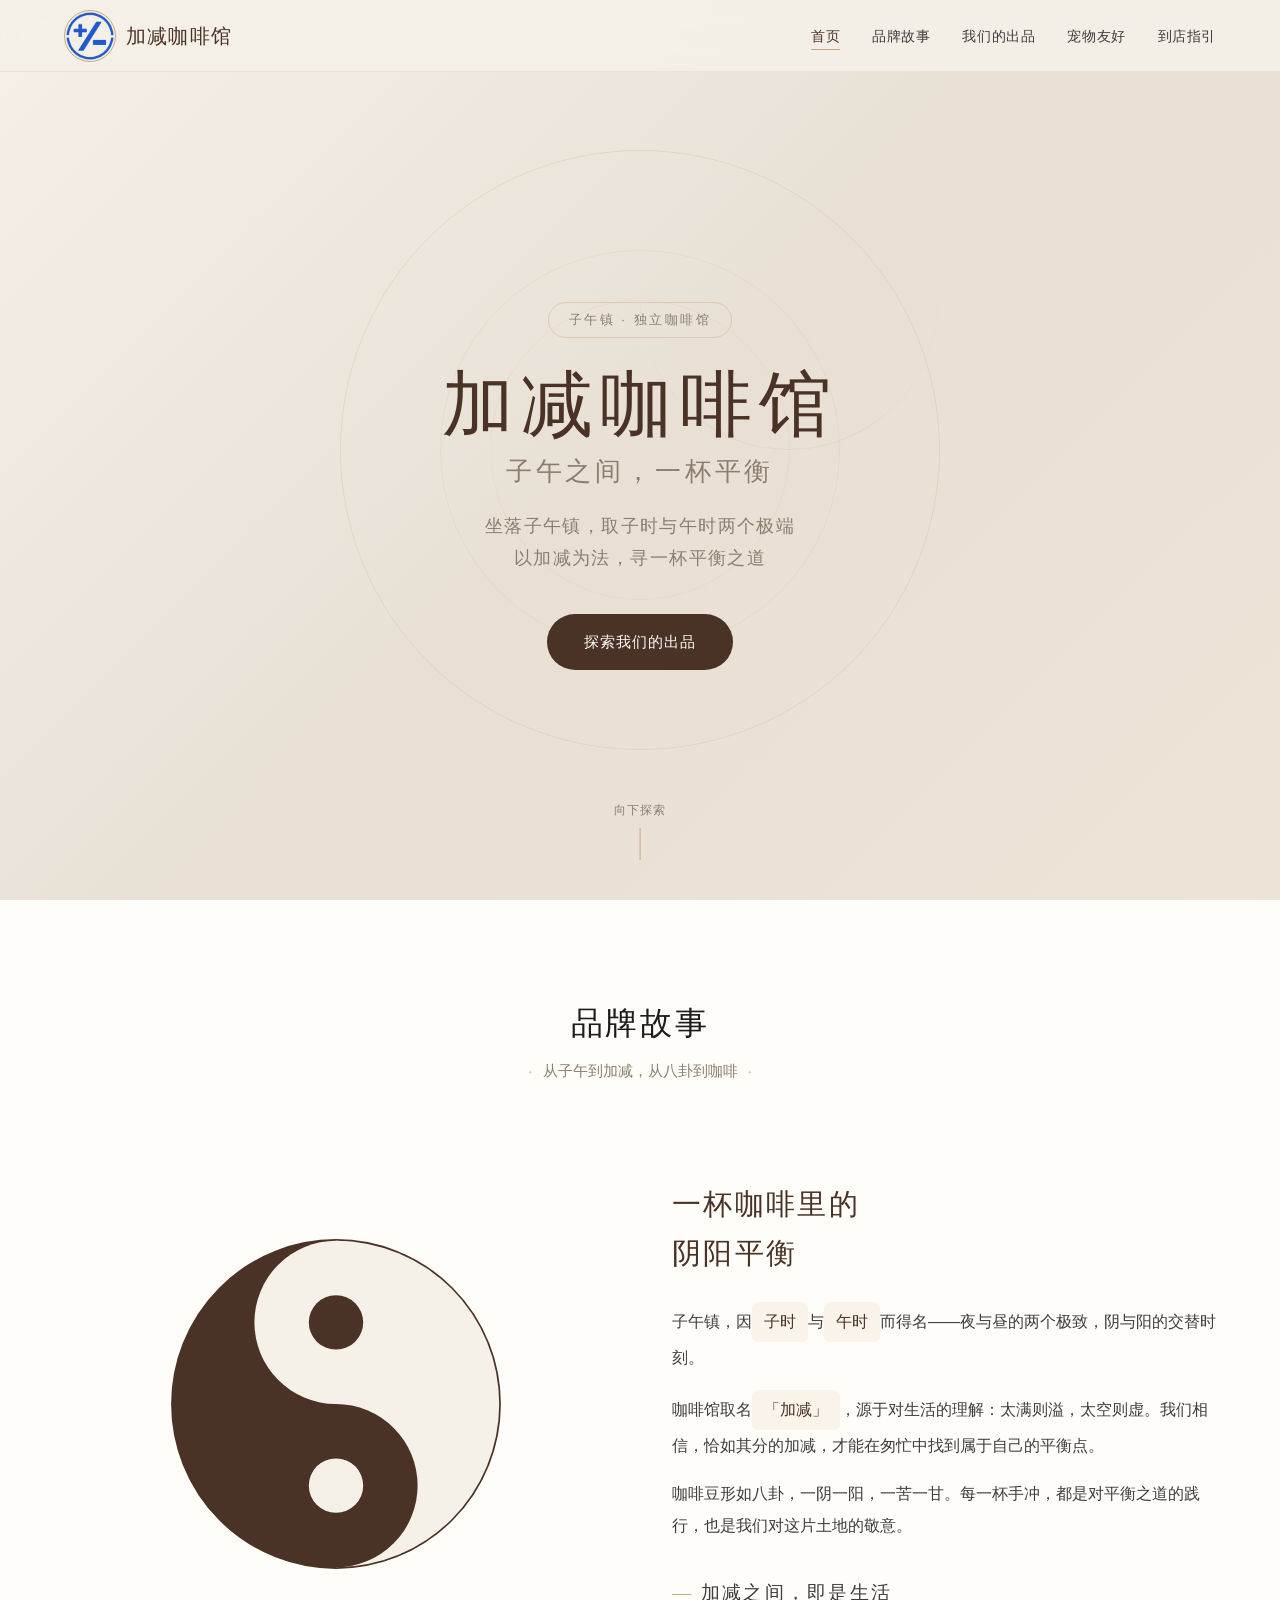
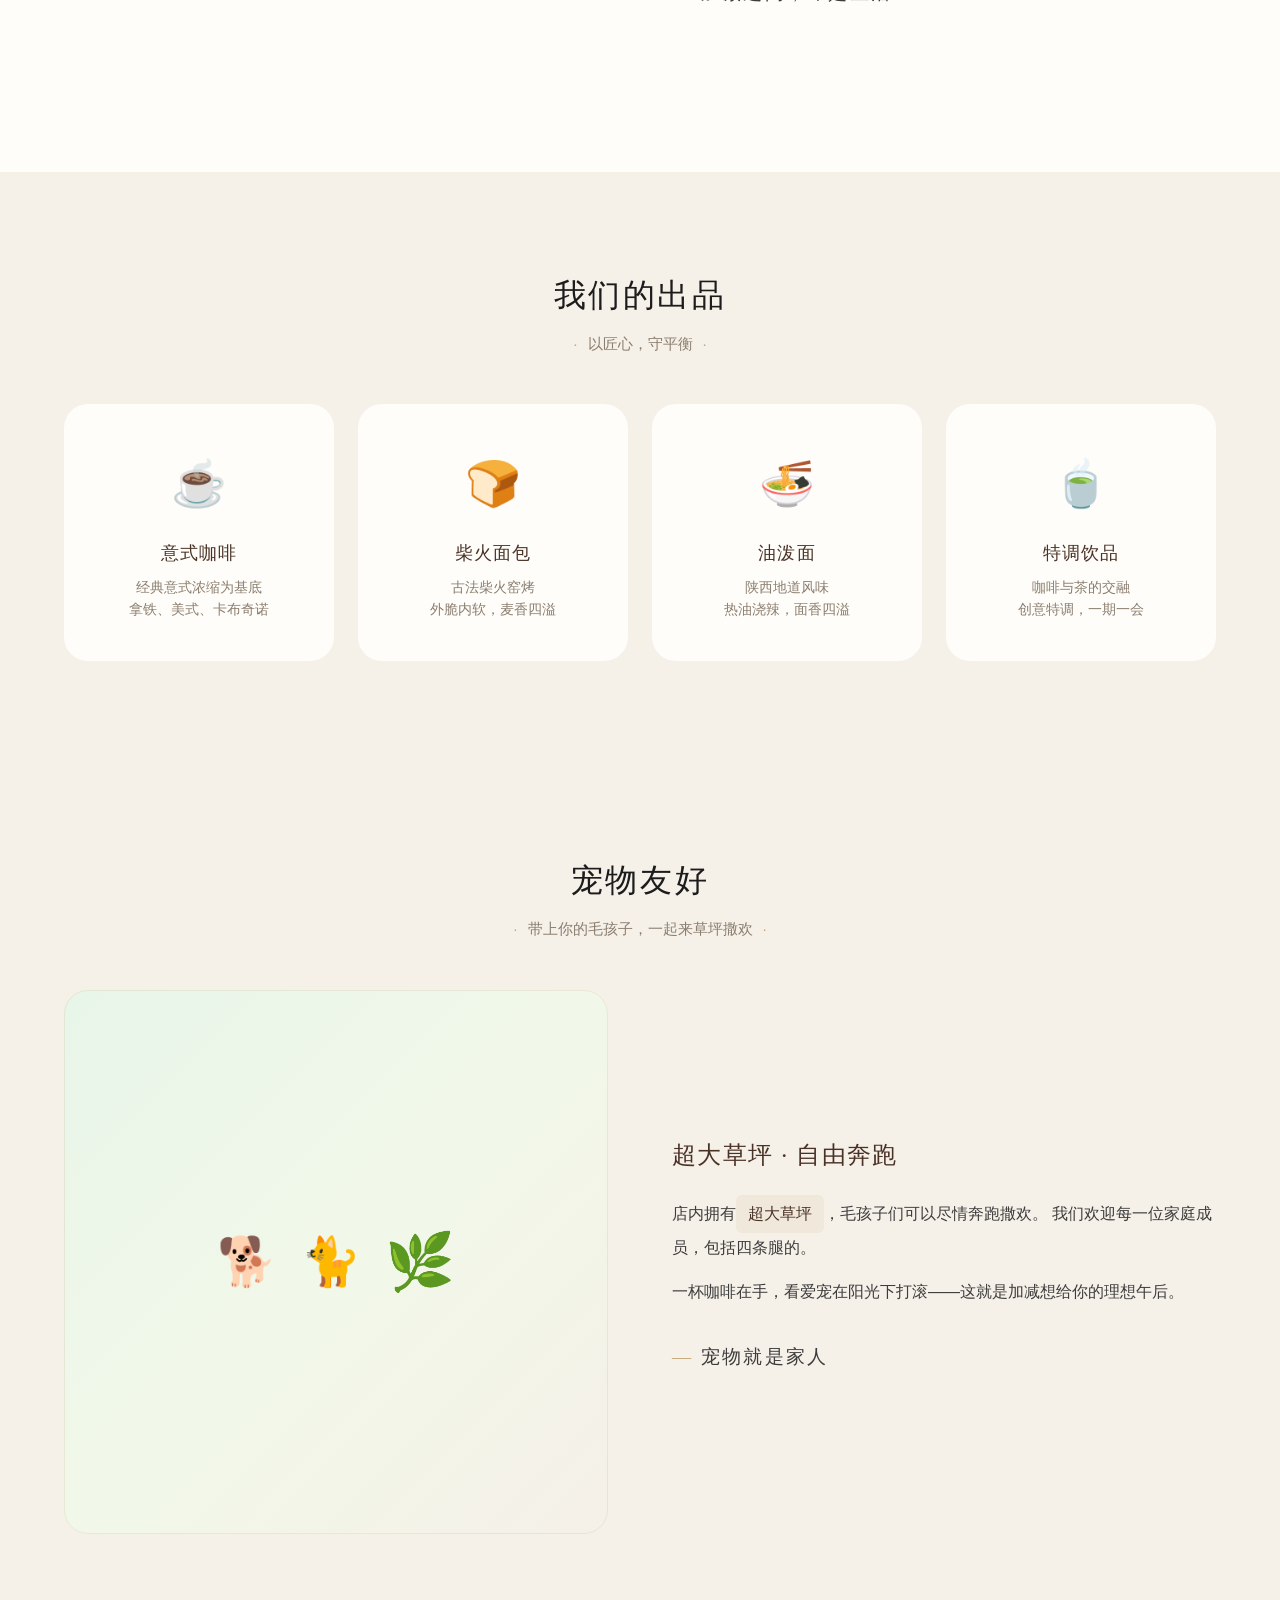
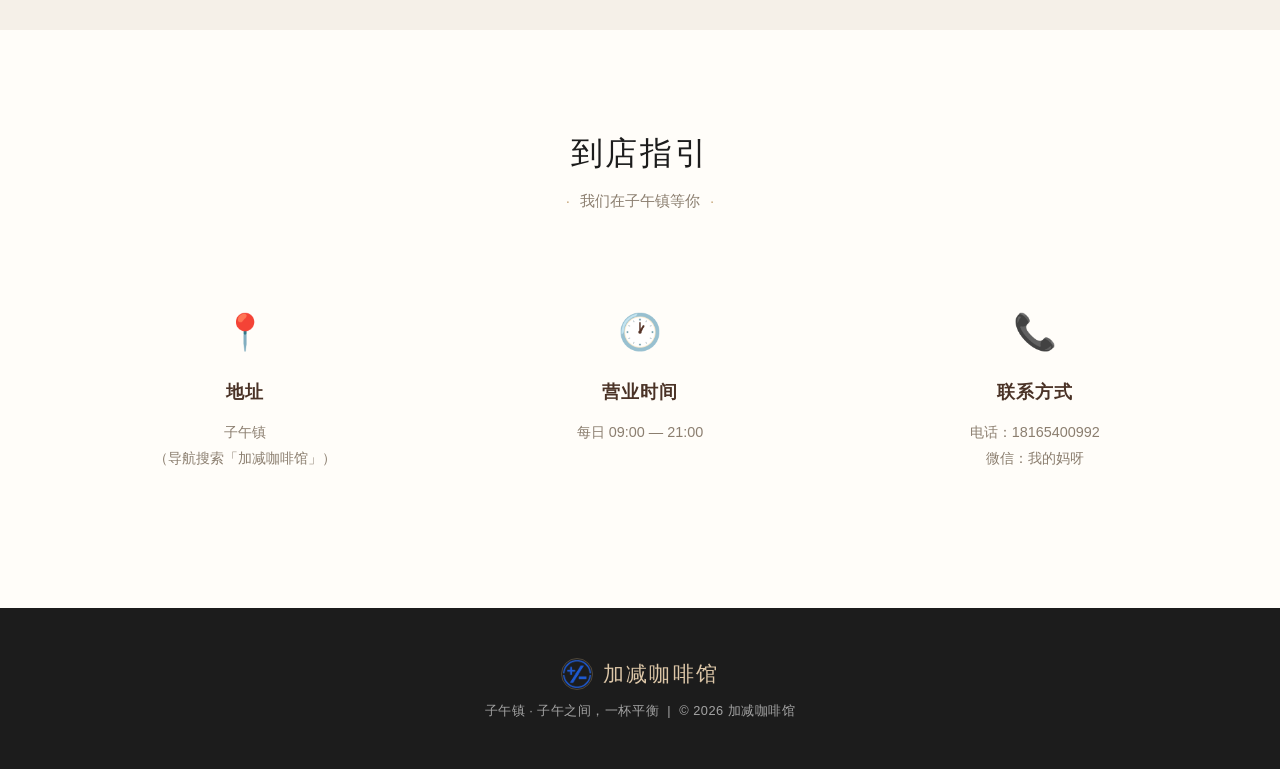
==== commit 6fdfe34b: "用clipPath重绘正确太极图，双点对称" ====
--- a/index.html
+++ b/index.html
@@ -58,11 +58,21 @@
             <div class="story-grid">
                 <div class="story-visual reveal">
                     <svg class="taiji" viewBox="0 0 200 200" width="340" height="340">
+                        <defs>
+                            <clipPath id="leftHalf">
+                                <rect x="0" y="0" width="100" height="200"/>
+                            </clipPath>
+                            <clipPath id="rightHalf">
+                                <rect x="100" y="0" width="100" height="200"/>
+                            </clipPath>
+                        </defs>
                         <circle cx="100" cy="100" r="96" fill="none" stroke="#4A3226" stroke-width="2"/>
-                        <circle cx="100" cy="100" r="96" fill="#F5F0E8"/>
-                        <path d="M100 4 A96 96 0 0 1 100 196 A48 48 0 0 1 100 100 A48 48 0 0 0 100 4" fill="#4A3226"/>
-                        <circle cx="100" cy="52" r="15" fill="#F5F0E8"/>
-                        <circle cx="100" cy="148" r="15" fill="#4A3226"/>
+                        <circle cx="100" cy="100" r="96" fill="#4A3226" clip-path="url(#leftHalf)"/>
+                        <circle cx="100" cy="100" r="96" fill="#F5F0E8" clip-path="url(#rightHalf)"/>
+                        <circle cx="100" cy="52" r="48" fill="#F5F0E8"/>
+                        <circle cx="100" cy="148" r="48" fill="#4A3226"/>
+                        <circle cx="100" cy="52" r="16" fill="#4A3226"/>
+                        <circle cx="100" cy="148" r="16" fill="#F5F0E8"/>
                     </svg>
                 </div>
                 <div class="story-text reveal">
